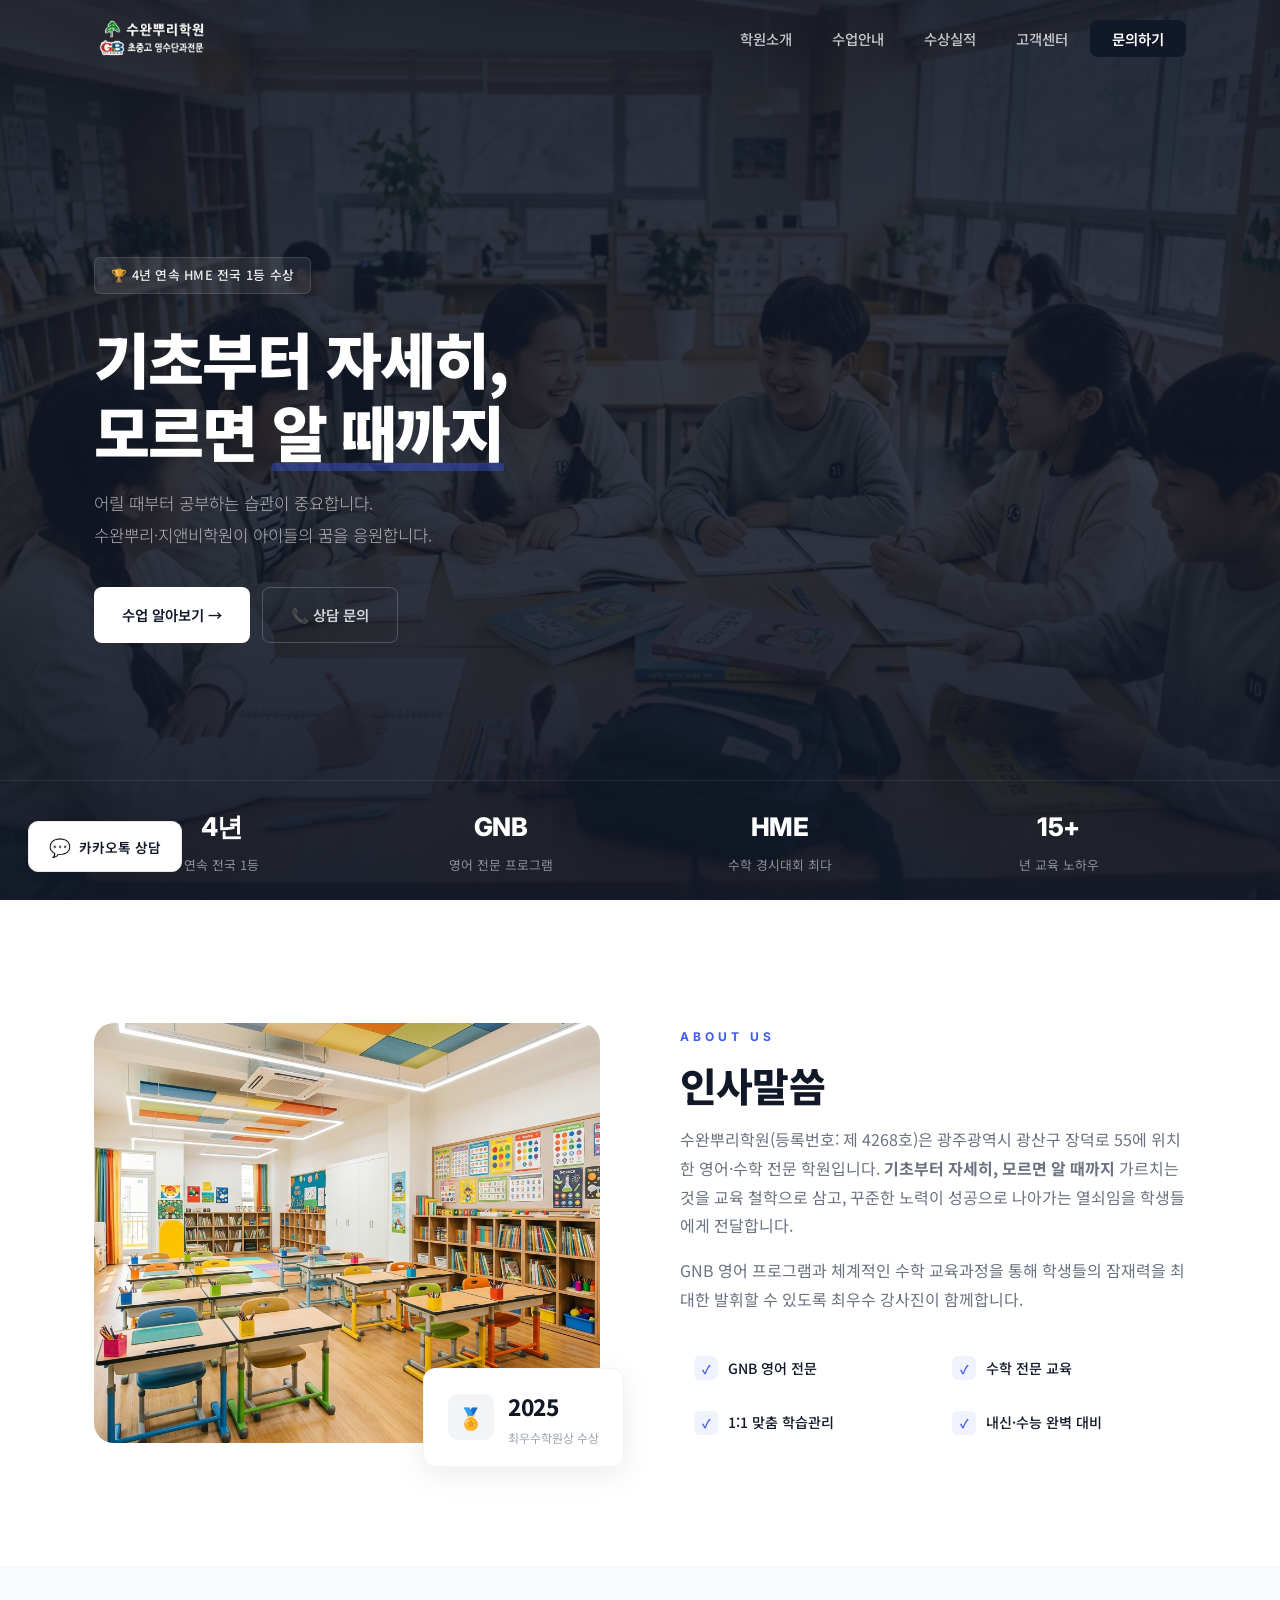
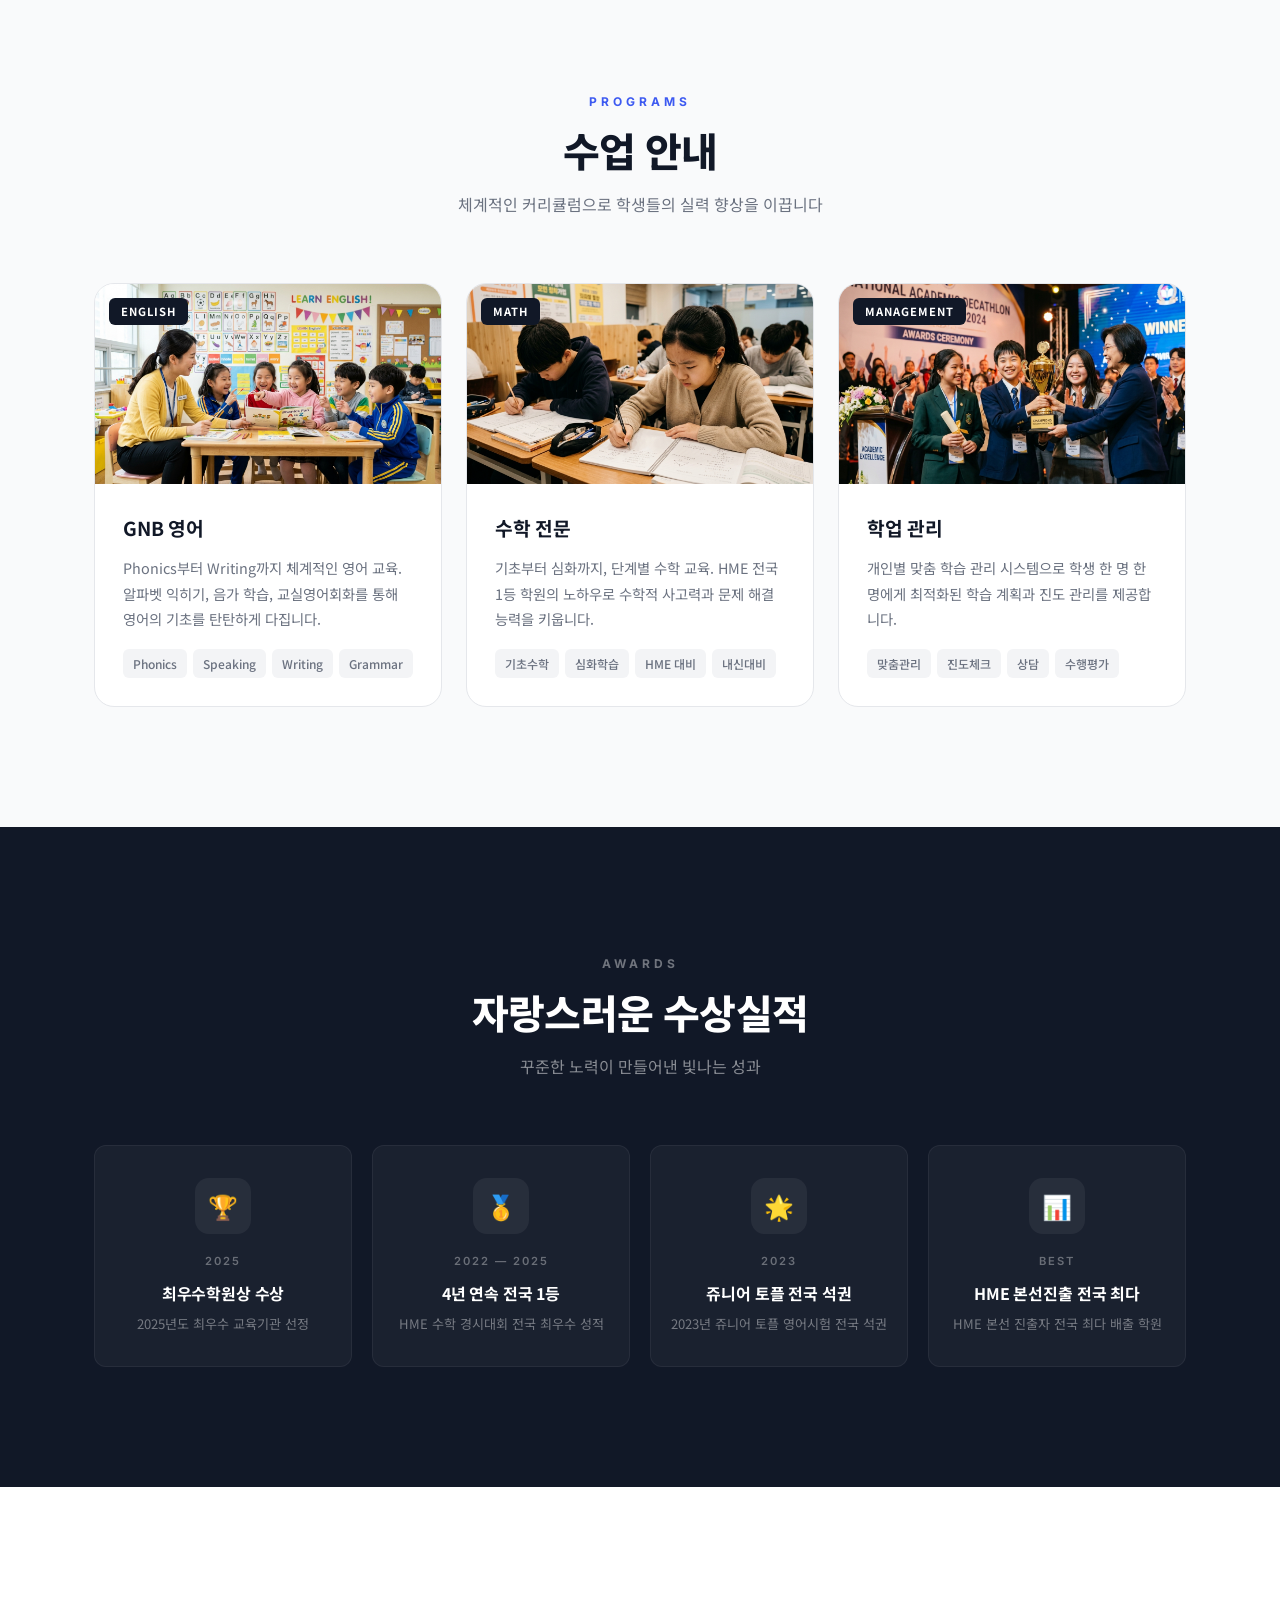
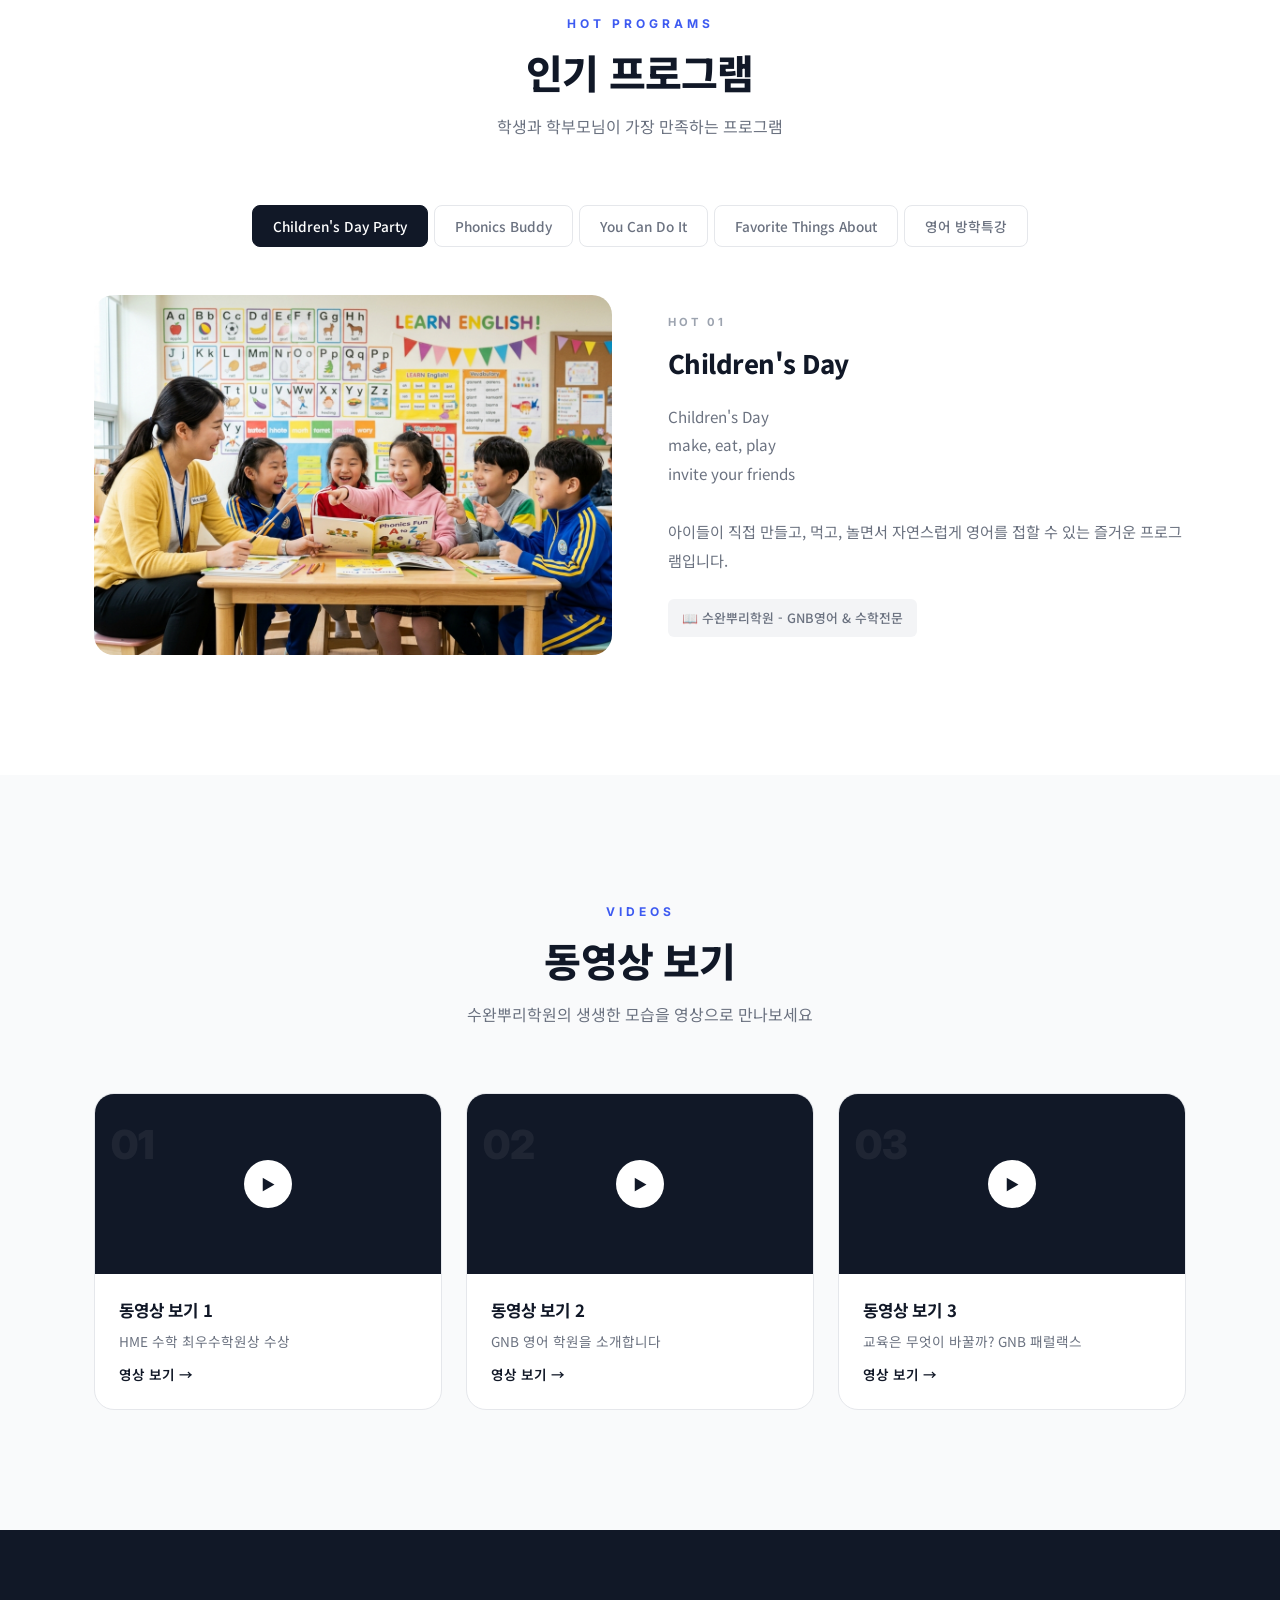
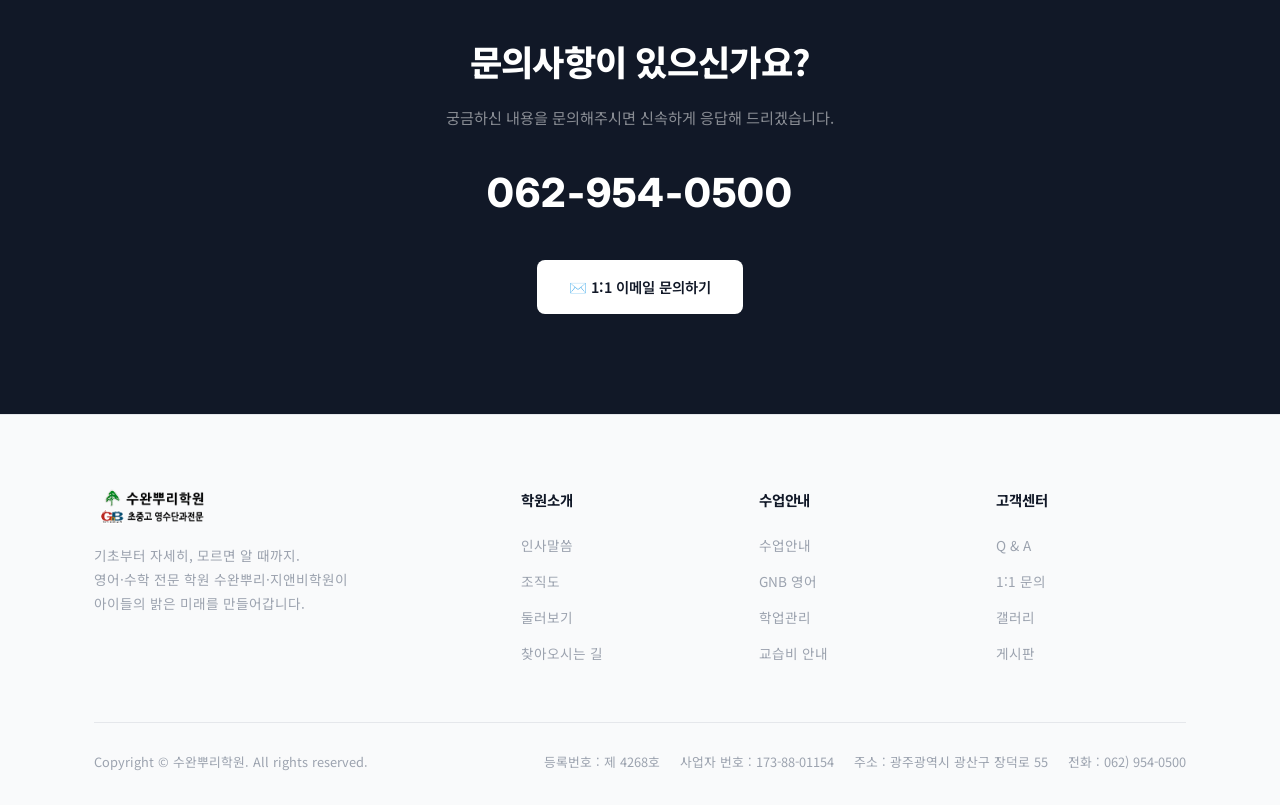
==== index.html @ 160cb2c5 "Initial commit: 수완뿌리학원 웹사이트" ====
<!DOCTYPE html>
<html lang="ko">
<head>
  <meta charset="UTF-8">
  <meta name="viewport" content="width=device-width, initial-scale=1.0">
  <meta name="description" content="수완뿌리·지앤비학원 - 기초부터 자세히, 모르면 알 때까지. 광주광역시 광산구 영어·수학 전문 학원. GNB영어, HME 전국 1등 학원.">
  <meta property="og:title" content="수완뿌리·지앤비학원">
  <meta property="og:description" content="기초부터 자세히, 모르면 알 때까지. 영어·수학 전문 학원">
  <title>수완뿌리·지앤비학원 | 영어·수학 전문</title>
  <link rel="stylesheet" href="index.css">
</head>
<body>

  <!-- Page Loader -->
  <div class="page-loader" id="page-loader">
    <div class="loader-content">
      <div class="loader-logo"><img src="images/logo.png" alt="수완뿌리학원" height="48"></div>
      <div class="loader-bar">
        <div class="loader-bar-fill"></div>
      </div>
    </div>
  </div>

  <!-- Header -->
  <header class="header" id="header">
    <div class="header-inner">
      <a href="#" class="logo">
        <img src="images/logo_w.png" alt="수완뿌리학원" class="logo-img logo-white">
        <img src="images/logo.png" alt="수완뿌리학원" class="logo-img logo-dark">
      </a>
      <nav>
        <ul class="nav-list" id="nav-list">
          <li class="nav-item has-dropdown">
            <a href="pages/greeting.html" class="nav-link">학원소개</a>
            <div class="nav-dropdown">
              <a href="pages/greeting.html">인사말씀</a>
              <a href="pages/organization.html">조직도</a>
              <a href="pages/tour.html">둘러보기</a>
              <a href="pages/location.html">찾아오시는 길</a>
            </div>
          </li>
          <li class="nav-item has-dropdown">
            <a href="pages/classes.html" class="nav-link">수업안내</a>
            <div class="nav-dropdown">
              <a href="pages/classes.html">수업안내</a>
              <a href="pages/gnb-english.html">GNB 영어</a>
              <a href="pages/management.html">학업관리</a>
              <a href="pages/tuition.html">교습비 안내</a>
            </div>
          </li>
          <li class="nav-item"><a href="#awards" class="nav-link">수상실적</a></li>
          <li class="nav-item has-dropdown">
            <a href="pages/qna.html" class="nav-link">고객센터</a>
            <div class="nav-dropdown">
              <a href="pages/qna.html">Q & A</a>
              <a href="pages/inquiry.html">1:1 문의</a>
              <a href="pages/gallery.html">갤러리</a>
              <a href="pages/board.html">게시판</a>
            </div>
          </li>
          <li class="nav-item"><a href="pages/inquiry.html" class="nav-link nav-cta">문의하기</a></li>
        </ul>
      </nav>
      <div class="nav-toggle" id="nav-toggle" aria-label="메뉴 열기">
        <span></span>
        <span></span>
        <span></span>
      </div>
    </div>
  </header>

  <!-- Hero Section -->
  <section class="hero" id="hero">
    <div class="hero-bg">
      <img src="images/hero-students.jpg" alt="수완뿌리학원 학생들">
    </div>
    <div class="hero-overlay"></div>
    <div class="hero-decor hero-circle-1"></div>
    <div class="hero-decor hero-circle-2"></div>

    <div class="hero-content">
      <div class="hero-badge">
        🏆 4년 연속 HME 전국 1등 수상
      </div>
      <h1 class="hero-title">
        기초부터 자세히,<br>
        모르면 <span class="highlight">알 때까지</span>
      </h1>
      <p class="hero-desc">
        어릴 때부터 공부하는 습관이 중요합니다.<br>
        수완뿌리·지앤비학원이 아이들의 꿈을 응원합니다.
      </p>
      <div class="hero-buttons">
        <a href="#programs" class="btn btn-primary">수업 알아보기 →</a>
        <a href="#contact" class="btn btn-outline">📞 상담 문의</a>
      </div>
    </div>

    <div class="hero-stats">
      <div class="hero-stats-inner">
        <div class="stat-item">
          <div class="stat-number" data-count="4">4년</div>
          <div class="stat-label">연속 전국 1등</div>
        </div>
        <div class="stat-item">
          <div class="stat-number">GNB</div>
          <div class="stat-label">영어 전문 프로그램</div>
        </div>
        <div class="stat-item">
          <div class="stat-number">HME</div>
          <div class="stat-label">수학 경시대회 최다</div>
        </div>
        <div class="stat-item">
          <div class="stat-number">15+</div>
          <div class="stat-label">년 교육 노하우</div>
        </div>
      </div>
    </div>
  </section>

  <!-- About Section -->
  <section class="about-section" id="about">
    <div class="container">
      <div class="about-grid">
        <div class="about-image-wrapper animate-on-scroll">
          <div class="about-image">
            <img src="images/classroom.jpg" alt="수완뿌리학원 교실">
          </div>
          <div class="about-floating-card">
            <div class="icon">🏅</div>
            <div>
              <div class="label">2025</div>
              <div class="sublabel">최우수학원상 수상</div>
            </div>
          </div>
        </div>
        <div class="animate-on-scroll">
          <span class="section-label">About Us</span>
          <h2 class="section-title">인사말씀</h2>
          <p class="section-subtitle" style="max-width: 100%;">
            수완뿌리학원(등록번호: 제 4268호)은 광주광역시 광산구 장덕로 55에 위치한
            영어·수학 전문 학원입니다. <strong>기초부터 자세히, 모르면 알 때까지</strong> 가르치는 것을
            교육 철학으로 삼고, 꾸준한 노력이 성공으로 나아가는 열쇠임을 학생들에게 전달합니다.
          </p>
          <p class="section-subtitle" style="max-width: 100%; margin-top: 16px;">
            GNB 영어 프로그램과 체계적인 수학 교육과정을 통해 학생들의 잠재력을 최대한
            발휘할 수 있도록 최우수 강사진이 함께합니다.
          </p>
          <div class="about-features">
            <div class="about-feature">
              <div class="check">✓</div>
              <span>GNB 영어 전문</span>
            </div>
            <div class="about-feature">
              <div class="check">✓</div>
              <span>수학 전문 교육</span>
            </div>
            <div class="about-feature">
              <div class="check">✓</div>
              <span>1:1 맞춤 학습관리</span>
            </div>
            <div class="about-feature">
              <div class="check">✓</div>
              <span>내신·수능 완벽 대비</span>
            </div>
          </div>
        </div>
      </div>
    </div>
  </section>

  <!-- Programs Section -->
  <section class="programs-section" id="programs">
    <div class="container">
      <div class="section-header animate-on-scroll">
        <span class="section-label">Programs</span>
        <h2 class="section-title">수업 안내</h2>
        <p class="section-subtitle">체계적인 커리큘럼으로 학생들의 실력 향상을 이끕니다</p>
      </div>
      <div class="programs-grid">
        <!-- GNB 영어 -->
        <div class="program-card animate-on-scroll">
          <div class="program-card-image">
            <img src="images/english-class.jpg" alt="GNB 영어 수업">
            <span class="badge badge-english">English</span>
          </div>
          <div class="program-card-body">
            <h3 class="program-card-title">GNB 영어</h3>
            <p class="program-card-desc">
              Phonics부터 Writing까지 체계적인 영어 교육.
              알파벳 익히기, 음가 학습, 교실영어회화를 통해 영어의 기초를 탄탄하게 다집니다.
            </p>
            <div class="program-card-features">
              <span class="program-tag">Phonics</span>
              <span class="program-tag">Speaking</span>
              <span class="program-tag">Writing</span>
              <span class="program-tag">Grammar</span>
            </div>
          </div>
        </div>
        <!-- 수학 교육 -->
        <div class="program-card animate-on-scroll">
          <div class="program-card-image">
            <img src="images/math-study.jpg" alt="수학 수업">
            <span class="badge badge-math">Math</span>
          </div>
          <div class="program-card-body">
            <h3 class="program-card-title">수학 전문</h3>
            <p class="program-card-desc">
              기초부터 심화까지, 단계별 수학 교육. HME 전국 1등 학원의 노하우로
              수학적 사고력과 문제 해결 능력을 키웁니다.
            </p>
            <div class="program-card-features">
              <span class="program-tag">기초수학</span>
              <span class="program-tag">심화학습</span>
              <span class="program-tag">HME 대비</span>
              <span class="program-tag">내신대비</span>
            </div>
          </div>
        </div>
        <!-- 학업관리 -->
        <div class="program-card animate-on-scroll">
          <div class="program-card-image">
            <img src="images/awards.jpg" alt="학업 관리">
            <span class="badge badge-special">Management</span>
          </div>
          <div class="program-card-body">
            <h3 class="program-card-title">학업 관리</h3>
            <p class="program-card-desc">
              개인별 맞춤 학습 관리 시스템으로 학생 한 명 한 명에게
              최적화된 학습 계획과 진도 관리를 제공합니다.
            </p>
            <div class="program-card-features">
              <span class="program-tag">맞춤관리</span>
              <span class="program-tag">진도체크</span>
              <span class="program-tag">상담</span>
              <span class="program-tag">수행평가</span>
            </div>
          </div>
        </div>
      </div>
    </div>
  </section>

  <!-- Awards Section -->
  <section class="awards-section" id="awards">
    <div class="container">
      <div class="section-header animate-on-scroll">
        <span class="section-label">Awards</span>
        <h2 class="section-title">자랑스러운 수상실적</h2>
        <p class="section-subtitle">꾸준한 노력이 만들어낸 빛나는 성과</p>
      </div>
      <div class="awards-grid">
        <div class="award-card animate-on-scroll">
          <div class="award-icon">🏆</div>
          <div class="award-year">2025</div>
          <h3 class="award-title">최우수학원상 수상</h3>
          <p class="award-desc">2025년도 최우수 교육기관 선정</p>
        </div>
        <div class="award-card animate-on-scroll">
          <div class="award-icon">🥇</div>
          <div class="award-year">2022 — 2025</div>
          <h3 class="award-title">4년 연속 전국 1등</h3>
          <p class="award-desc">HME 수학 경시대회 전국 최우수 성적</p>
        </div>
        <div class="award-card animate-on-scroll">
          <div class="award-icon">🌟</div>
          <div class="award-year">2023</div>
          <h3 class="award-title">쥬니어 토플 전국 석권</h3>
          <p class="award-desc">2023년 쥬니어 토플 영어시험 전국 석권</p>
        </div>
        <div class="award-card animate-on-scroll">
          <div class="award-icon">📊</div>
          <div class="award-year">BEST</div>
          <h3 class="award-title">HME 본선진출 전국 최다</h3>
          <p class="award-desc">HME 본선 진출자 전국 최다 배출 학원</p>
        </div>
      </div>
    </div>
  </section>

  <!-- Hot Programs (Tab) Section -->
  <section class="hot-section" id="hot">
    <div class="container">
      <div class="section-header animate-on-scroll">
        <span class="section-label">Hot Programs</span>
        <h2 class="section-title">인기 프로그램</h2>
        <p class="section-subtitle">학생과 학부모님이 가장 만족하는 프로그램</p>
      </div>

      <div class="hot-tabs animate-on-scroll">
        <button class="hot-tab active" data-tab="tab1">Children's Day Party</button>
        <button class="hot-tab" data-tab="tab2">Phonics Buddy</button>
        <button class="hot-tab" data-tab="tab3">You Can Do It</button>
        <button class="hot-tab" data-tab="tab4">Favorite Things About</button>
        <button class="hot-tab" data-tab="tab5">영어 방학특강</button>
      </div>

      <!-- Tab 1 -->
      <div class="hot-content active" data-content="tab1">
        <div class="hot-image">
          <img src="images/english-class.jpg" alt="Children's Day Party">
        </div>
        <div>
          <div class="hot-number">Hot 01</div>
          <h3 class="hot-title">Children's Day</h3>
          <p class="hot-desc">
            Children's Day<br>
            make, eat, play<br>
            invite your friends<br><br>
            아이들이 직접 만들고, 먹고, 놀면서 자연스럽게
            영어를 접할 수 있는 즐거운 프로그램입니다.
          </p>
          <span class="hot-tag">📖 수완뿌리학원 - GNB영어 & 수학전문</span>
        </div>
      </div>

      <!-- Tab 2 -->
      <div class="hot-content" data-content="tab2">
        <div class="hot-image">
          <img src="images/english-class.jpg" alt="Phonics Buddy">
        </div>
        <div>
          <div class="hot-number">Hot 02</div>
          <h3 class="hot-title">Phonics Buddy</h3>
          <p class="hot-desc">
            1. 알파벳 익히기<br>
            2. 음가 익히기<br>
            3. 교실영어회화<br><br>
            파닉스의 기초부터 탄탄하게 다지는 프로그램으로
            영어 읽기의 첫 걸음을 시작합니다.
          </p>
          <span class="hot-tag">📖 수완뿌리학원 - GNB영어 & 수학전문</span>
        </div>
      </div>

      <!-- Tab 3 -->
      <div class="hot-content" data-content="tab3">
        <div class="hot-image">
          <img src="images/math-study.jpg" alt="You Can Do It">
        </div>
        <div>
          <div class="hot-number">Hot 03</div>
          <h3 class="hot-title">You Can Do It</h3>
          <p class="hot-desc">
            phonics, writing<br>
            speaking, listening<br>
            grammar<br>
            내신, 수능 완벽 대비<br><br>
            종합적인 영어 실력 향상을 위한 올인원 프로그램입니다.
          </p>
          <span class="hot-tag">📖 수완뿌리학원 - GNB영어 & 수학전문</span>
        </div>
      </div>

      <!-- Tab 4 -->
      <div class="hot-content" data-content="tab4">
        <div class="hot-image">
          <img src="images/hero-students.jpg" alt="Favorite Things About">
        </div>
        <div>
          <div class="hot-number">Hot 04</div>
          <h3 class="hot-title">Favorite Things About</h3>
          <p class="hot-desc">
            Something I would like to learn, movie,<br>
            something I do to stay healthy,<br>
            favorite sport, favorite book,<br>
            favorite food....<br><br>
            일상 주제로 자연스럽게 영어 표현력을 키웁니다.
          </p>
          <span class="hot-tag">📖 수완뿌리학원 - GNB영어 & 수학전문</span>
        </div>
      </div>

      <!-- Tab 5 -->
      <div class="hot-content" data-content="tab5">
        <div class="hot-image">
          <img src="images/classroom.jpg" alt="영어 방학특강">
        </div>
        <div>
          <div class="hot-number">Hot 05</div>
          <h3 class="hot-title">수완뿌리 영어 방학특강</h3>
          <p class="hot-desc">
            중간, 기말고사를 대비한 영작연습<br>
            영어수행평가를 위한 다양한 영작수업<br>
            기초문법 완성 후 Writing 학습<br><br>
            방학 기간 집중적으로 영어 실력을 끌어올립니다.
          </p>
          <span class="hot-tag">📖 수완뿌리학원 - GNB영어 & 수학전문</span>
        </div>
      </div>
    </div>
  </section>

  <!-- Videos Section -->
  <section class="videos-section" id="videos">
    <div class="container">
      <div class="section-header animate-on-scroll">
        <span class="section-label">Videos</span>
        <h2 class="section-title">동영상 보기</h2>
        <p class="section-subtitle">수완뿌리학원의 생생한 모습을 영상으로 만나보세요</p>
      </div>
      <div class="videos-grid">
        <a href="https://youtu.be/Tw35wvrid0U?si=4bsNARvhj4hn2q8E" target="_blank" class="video-card animate-on-scroll">
          <div class="video-thumbnail" style="background: linear-gradient(135deg, #4361ee 0%, #7209b7 100%);">
            <div class="video-number">01</div>
          </div>
          <div class="video-body">
            <h3 class="video-title">동영상 보기 1</h3>
            <p class="video-desc">HME 수학 최우수학원상 수상</p>
            <span class="video-link">영상 보기 →</span>
          </div>
        </a>
        <a href="https://youtu.be/7pYg9u--xSU?si=K8uiRcxDf6nGs6f3" target="_blank" class="video-card animate-on-scroll">
          <div class="video-thumbnail" style="background: linear-gradient(135deg, #f72585 0%, #b5179e 100%);">
            <div class="video-number">02</div>
          </div>
          <div class="video-body">
            <h3 class="video-title">동영상 보기 2</h3>
            <p class="video-desc">GNB 영어 학원을 소개합니다</p>
            <span class="video-link">영상 보기 →</span>
          </div>
        </a>
        <a href="https://youtu.be/QRO2BCa-y6E?si=ANKdlcx0zl1VpcLB" target="_blank" class="video-card animate-on-scroll">
          <div class="video-thumbnail" style="background: linear-gradient(135deg, #06d6a0 0%, #118ab2 100%);">
            <div class="video-number">03</div>
          </div>
          <div class="video-body">
            <h3 class="video-title">동영상 보기 3</h3>
            <p class="video-desc">교육은 무엇이 바꿀까? GNB 패럴랙스</p>
            <span class="video-link">영상 보기 →</span>
          </div>
        </a>
      </div>
    </div>
  </section>

  <!-- Contact CTA Section -->
  <section class="contact-section" id="contact">
    <div class="container contact-content">
      <h2 class="contact-title animate-on-scroll">문의사항이 있으신가요?</h2>
      <p class="contact-desc animate-on-scroll">궁금하신 내용을 문의해주시면 신속하게 응답해 드리겠습니다.</p>
      <div class="contact-phone animate-on-scroll">
        <a href="tel:062-954-0500">062-954-0500</a>
      </div>
      <a href="mailto:soowanppuri@naver.com" class="btn btn-white animate-on-scroll">
        ✉️ 1:1 이메일 문의하기
      </a>
    </div>
  </section>

  <!-- Footer -->
  <footer class="footer">
    <div class="container">
      <div class="footer-grid">
        <div class="footer-brand">
          <a href="#" class="logo">
            <img src="images/logo.png" alt="수완뿌리학원" class="logo-img" height="52">
          </a>
          <p>기초부터 자세히, 모르면 알 때까지.<br>영어·수학 전문 학원 수완뿌리·지앤비학원이<br>아이들의 밝은 미래를 만들어갑니다.</p>

        </div>
        <div class="footer-column">
          <h4>학원소개</h4>
          <ul>
            <li><a href="pages/greeting.html">인사말씀</a></li>
            <li><a href="pages/organization.html">조직도</a></li>
            <li><a href="pages/tour.html">둘러보기</a></li>
            <li><a href="pages/location.html">찾아오시는 길</a></li>
          </ul>
        </div>
        <div class="footer-column">
          <h4>수업안내</h4>
          <ul>
            <li><a href="pages/classes.html">수업안내</a></li>
            <li><a href="pages/gnb-english.html">GNB 영어</a></li>
            <li><a href="pages/management.html">학업관리</a></li>
            <li><a href="pages/tuition.html">교습비 안내</a></li>
          </ul>
        </div>
        <div class="footer-column">
          <h4>고객센터</h4>
          <ul>
            <li><a href="pages/qna.html">Q & A</a></li>
            <li><a href="pages/inquiry.html">1:1 문의</a></li>
            <li><a href="pages/gallery.html">갤러리</a></li>
            <li><a href="pages/board.html">게시판</a></li>
          </ul>
        </div>
      </div>
      <div class="footer-bottom">
        <p>Copyright © 수완뿌리학원. All rights reserved.</p>
        <div class="footer-info">
          <span>등록번호 : 제 4268호</span>
          <span>사업자 번호 : 173-88-01154</span>
          <span>주소 : 광주광역시 광산구 장덕로 55</span>
          <span>전화 : 062) 954-0500</span>
        </div>
      </div>
    </div>
  </footer>

  <!-- Kakao Talk Button -->
  <button class="kakao-float" onclick="alert('카카오톡 상담 준비 중입니다.')">
    <span class="kakao-icon">💬</span>
    카카오톡 상담
  </button>

  <!-- Scroll to Top -->
  <button class="scroll-top" id="scroll-top" aria-label="맨 위로">↑</button>

  <!-- JavaScript -->
  <script src="index.js"></script>
</body>
</html>
---- index.css ----
/* ============================================
   수완뿌리학원 - Clean White Tone Design
   ============================================ */

/* === Google Fonts === */
@import url('https://fonts.googleapis.com/css2?family=Noto+Sans+KR:wght@300;400;500;600;700;900&family=Inter:wght@300;400;500;600;700;800&display=swap');

/* === CSS Custom Properties === */
:root {
  /* Primary - Single clean blue-black accent */
  --primary: #1a1a2e;
  --primary-soft: #2d2d44;

  /* Accent - One subtle accent only */
  --accent: #3d5af1;
  --accent-light: rgba(61, 90, 241, 0.08);
  --accent-lighter: rgba(61, 90, 241, 0.04);

  /* Neutrals - White dominant */
  --white: #ffffff;
  --bg: #ffffff;
  --bg-soft: #f9fafb;
  --bg-muted: #f3f4f6;

  --text-primary: #111827;
  --text-secondary: #6b7280;
  --text-muted: #9ca3af;
  --text-light: #d1d5db;

  --border: #e5e7eb;
  --border-light: #f3f4f6;

  /* Shadows - Subtle */
  --shadow-xs: 0 1px 2px rgba(0, 0, 0, 0.04);
  --shadow-sm: 0 1px 3px rgba(0, 0, 0, 0.06);
  --shadow-md: 0 4px 12px rgba(0, 0, 0, 0.06);
  --shadow-lg: 0 8px 30px rgba(0, 0, 0, 0.08);
  --shadow-xl: 0 20px 50px rgba(0, 0, 0, 0.1);

  /* Layout */
  --max-w: 1140px;
  --section-py: 120px;
  --radius: 12px;
  --radius-lg: 20px;

  /* Transitions */
  --ease: cubic-bezier(0.4, 0, 0.2, 1);
  --duration: 0.3s;
}

/* === Reset === */
*, *::before, *::after {
  margin: 0;
  padding: 0;
  box-sizing: border-box;
}

html {
  scroll-behavior: smooth;
  scroll-padding-top: 80px;
}

body {
  font-family: 'Noto Sans KR', -apple-system, BlinkMacSystemFont, sans-serif;
  color: var(--text-primary);
  background: var(--bg);
  line-height: 1.75;
  -webkit-font-smoothing: antialiased;
  overflow-x: hidden;
}

img { max-width: 100%; height: auto; display: block; }
a { text-decoration: none; color: inherit; transition: var(--duration) var(--ease); }
ul, ol { list-style: none; }

.container {
  max-width: var(--max-w);
  margin: 0 auto;
  padding: 0 24px;
}

/* === Typography === */
.section-label {
  font-family: 'Inter', sans-serif;
  font-size: 0.75rem;
  font-weight: 700;
  letter-spacing: 4px;
  text-transform: uppercase;
  color: var(--accent);
  margin-bottom: 12px;
  display: inline-block;
}

.section-title {
  font-size: clamp(1.75rem, 3.5vw, 2.5rem);
  font-weight: 800;
  color: var(--text-primary);
  margin-bottom: 14px;
  line-height: 1.3;
  letter-spacing: -0.02em;
}

.section-subtitle {
  font-size: 1rem;
  color: var(--text-secondary);
  max-width: 520px;
  line-height: 1.8;
  font-weight: 400;
}

.section-header {
  text-align: center;
  margin-bottom: 64px;
}

.section-header .section-subtitle {
  margin: 0 auto;
}

/* === Animations === */
@keyframes fadeInUp {
  from { opacity: 0; transform: translateY(30px); }
  to { opacity: 1; transform: translateY(0); }
}

@keyframes loading {
  0% { width: 0; }
  100% { width: 100%; }
}

.animate-on-scroll {
  opacity: 0;
  transform: translateY(24px);
  transition: opacity 0.7s var(--ease), transform 0.7s var(--ease);
}

.animate-on-scroll.visible {
  opacity: 1;
  transform: translateY(0);
}

/* === Page Loader === */
.page-loader {
  position: fixed;
  inset: 0;
  background: var(--white);
  z-index: 9999;
  display: flex;
  align-items: center;
  justify-content: center;
  transition: opacity 0.4s ease, visibility 0.4s ease;
}

.page-loader.hidden {
  opacity: 0;
  visibility: hidden;
}

.loader-content { text-align: center; }

.loader-logo {
  margin-bottom: 20px;
  display: flex;
  justify-content: center;
}

.loader-logo img {
  height: 48px;
  width: auto;
}

.loader-bar {
  width: 160px;
  height: 2px;
  background: var(--border);
  border-radius: 10px;
  overflow: hidden;
}

.loader-bar-fill {
  height: 100%;
  width: 0;
  background: var(--text-primary);
  border-radius: 10px;
  animation: loading 1.2s ease forwards;
}

/* === Header === */
.header {
  position: fixed;
  top: 0;
  left: 0;
  right: 0;
  z-index: 1000;
  padding: 18px 0;
  transition: all 0.4s var(--ease);
  background: transparent;
}

.header.scrolled {
  background: rgba(255, 255, 255, 0.95);
  backdrop-filter: blur(16px);
  -webkit-backdrop-filter: blur(16px);
  border-bottom: 1px solid var(--border-light);
  padding: 12px 0;
}

.header-inner {
  max-width: var(--max-w);
  margin: 0 auto;
  padding: 0 24px;
  display: flex;
  align-items: center;
  justify-content: space-between;
}

.logo {
  display: flex;
  align-items: center;
  z-index: 1001;
}

.logo-img {
  height: 40px;
  width: auto;
  object-fit: contain;
  transition: opacity 0.4s var(--ease);
}

/* White logo for dark backgrounds */
.logo-white {
  display: block;
}

.logo-dark {
  display: none;
}

/* When header is scrolled (white bg), show dark logo, hide white */
.header.scrolled .logo-white {
  display: none;
}

.header.scrolled .logo-dark {
  display: block;
}
.nav-list {
  display: flex;
  gap: 4px;
}

.nav-link {
  padding: 8px 18px;
  font-size: 0.9rem;
  font-weight: 500;
  color: rgba(255, 255, 255, 0.75);
  border-radius: 8px;
  transition: var(--duration) var(--ease);
}

.header.scrolled .nav-link {
  color: var(--text-secondary);
}

.nav-link:hover,
.nav-link.active {
  color: white;
}

.header.scrolled .nav-link:hover,
.header.scrolled .nav-link.active {
  color: var(--text-primary);
  background: var(--bg-muted);
}

.nav-cta {
  padding: 8px 22px;
  background: var(--text-primary) !important;
  color: white !important;
  border-radius: 8px;
  font-weight: 600;
}

.header.scrolled .nav-cta {
  background: var(--text-primary) !important;
  color: white !important;
}

.nav-cta:hover {
  opacity: 0.85;
  transform: translateY(-1px);
}

/* === Dropdown Menu === */
.nav-item {
  position: relative;
}

.nav-dropdown {
  position: absolute;
  top: 100%;
  left: 50%;
  transform: translateX(-50%) translateY(8px);
  min-width: 160px;
  background: var(--white);
  border: 1px solid var(--border);
  border-radius: 10px;
  padding: 8px 0;
  box-shadow: var(--shadow-lg);
  opacity: 0;
  visibility: hidden;
  transition: opacity 0.2s var(--ease), transform 0.2s var(--ease), visibility 0.2s;
  z-index: 100;
}

.nav-dropdown::before {
  content: '';
  position: absolute;
  top: -8px;
  left: 0;
  right: 0;
  height: 8px;
}

.nav-item.has-dropdown:hover .nav-dropdown {
  opacity: 1;
  visibility: visible;
  transform: translateX(-50%) translateY(0);
}

.nav-dropdown a {
  display: block;
  padding: 9px 20px;
  font-size: 0.85rem;
  font-weight: 500;
  color: var(--text-secondary);
  transition: var(--duration) var(--ease);
  white-space: nowrap;
}

.nav-dropdown a:hover {
  color: var(--text-primary);
  background: var(--bg-soft);
}

/* Mobile Toggle */
.nav-toggle {
  display: none;
  flex-direction: column;
  gap: 5px;
  cursor: pointer;
  z-index: 1001;
  padding: 8px;
}

.nav-toggle span {
  width: 22px;
  height: 1.5px;
  background: white;
  border-radius: 2px;
  transition: var(--duration) var(--ease);
}

.header.scrolled .nav-toggle span {
  background: var(--text-primary);
}

/* === Hero === */
.hero {
  position: relative;
  min-height: 100vh;
  display: flex;
  align-items: center;
  overflow: hidden;
  background: var(--text-primary);
}

.hero-bg {
  position: absolute;
  inset: 0;
  z-index: 0;
}

.hero-bg img {
  width: 100%;
  height: 100%;
  object-fit: cover;
  opacity: 0.3;
  filter: grayscale(20%);
}

.hero-overlay {
  position: absolute;
  inset: 0;
  background: linear-gradient(
    180deg,
    rgba(17, 24, 39, 0.7) 0%,
    rgba(17, 24, 39, 0.5) 50%,
    rgba(17, 24, 39, 0.8) 100%
  );
  z-index: 1;
}

.hero-content {
  position: relative;
  z-index: 2;
  max-width: var(--max-w);
  margin: 0 auto;
  padding: 0 24px;
  width: 100%;
}

.hero-badge {
  display: inline-flex;
  align-items: center;
  gap: 8px;
  padding: 6px 16px;
  background: rgba(255, 255, 255, 0.08);
  border: 1px solid rgba(255, 255, 255, 0.12);
  border-radius: 6px;
  color: rgba(255, 255, 255, 0.9);
  font-size: 0.8rem;
  font-weight: 500;
  margin-bottom: 28px;
  animation: fadeInUp 0.7s ease forwards;
  letter-spacing: 0.02em;
}

.hero-title {
  font-size: clamp(2.2rem, 5vw, 3.8rem);
  font-weight: 900;
  color: white;
  line-height: 1.2;
  margin-bottom: 20px;
  max-width: 700px;
  animation: fadeInUp 0.7s ease 0.15s forwards;
  opacity: 0;
  letter-spacing: -0.03em;
}

.hero-title .highlight {
  position: relative;
  display: inline;
}

.hero-title .highlight::after {
  content: '';
  position: absolute;
  left: 0;
  bottom: 4px;
  width: 100%;
  height: 8px;
  background: var(--accent);
  opacity: 0.4;
  z-index: -1;
  border-radius: 2px;
}

.hero-desc {
  font-size: 1.05rem;
  color: rgba(255, 255, 255, 0.65);
  line-height: 1.9;
  max-width: 480px;
  margin-bottom: 36px;
  animation: fadeInUp 0.7s ease 0.3s forwards;
  opacity: 0;
  font-weight: 300;
}

.hero-buttons {
  display: flex;
  gap: 12px;
  flex-wrap: wrap;
  animation: fadeInUp 0.7s ease 0.45s forwards;
  opacity: 0;
}

.btn {
  display: inline-flex;
  align-items: center;
  gap: 8px;
  padding: 14px 28px;
  font-size: 0.9rem;
  font-weight: 600;
  border-radius: 8px;
  cursor: pointer;
  border: none;
  transition: all var(--duration) var(--ease);
  font-family: inherit;
  letter-spacing: 0;
}

.btn-primary {
  background: var(--white);
  color: var(--text-primary);
}

.btn-primary:hover {
  transform: translateY(-2px);
  box-shadow: var(--shadow-lg);
}

.btn-outline {
  background: transparent;
  color: rgba(255, 255, 255, 0.8);
  border: 1px solid rgba(255, 255, 255, 0.2);
}

.btn-outline:hover {
  background: rgba(255, 255, 255, 0.06);
  border-color: rgba(255, 255, 255, 0.35);
  color: white;
}

/* Hero Decorative */
.hero-decor { display: none; }

/* Hero Stats */
.hero-stats {
  position: absolute;
  bottom: 0;
  left: 0;
  right: 0;
  z-index: 3;
  border-top: 1px solid rgba(255, 255, 255, 0.08);
}

.hero-stats-inner {
  max-width: var(--max-w);
  margin: 0 auto;
  padding: 24px;
  display: grid;
  grid-template-columns: repeat(4, 1fr);
  gap: 24px;
}

.stat-item {
  text-align: center;
  color: white;
}

.stat-number {
  font-family: 'Inter', sans-serif;
  font-size: 1.6rem;
  font-weight: 800;
  margin-bottom: 4px;
  color: white;
  letter-spacing: -0.02em;
  -webkit-background-clip: unset;
  -webkit-text-fill-color: unset;
  background: none;
}

.stat-label {
  font-size: 0.8rem;
  color: rgba(255, 255, 255, 0.5);
  font-weight: 400;
}

/* === About Section === */
.about-section {
  padding: var(--section-py) 0;
  background: var(--bg);
  position: relative;
}

.about-section::before { display: none; }

.about-grid {
  display: grid;
  grid-template-columns: 1fr 1fr;
  gap: 80px;
  align-items: center;
}

.about-image-wrapper { position: relative; }

.about-image {
  border-radius: var(--radius-lg);
  overflow: hidden;
}

.about-image img {
  width: 100%;
  height: 420px;
  object-fit: cover;
  transition: transform 0.6s var(--ease);
}

.about-image:hover img {
  transform: scale(1.03);
}

.about-floating-card {
  position: absolute;
  bottom: -24px;
  right: -24px;
  background: var(--white);
  border-radius: var(--radius);
  padding: 18px 24px;
  box-shadow: var(--shadow-lg);
  display: flex;
  align-items: center;
  gap: 14px;
  border: 1px solid var(--border-light);
}

.about-floating-card .icon {
  width: 46px;
  height: 46px;
  border-radius: 10px;
  background: var(--bg-muted);
  display: flex;
  align-items: center;
  justify-content: center;
  font-size: 1.3rem;
}

.about-floating-card .label {
  font-weight: 800;
  font-size: 1.4rem;
  color: var(--text-primary);
  letter-spacing: -0.02em;
}

.about-floating-card .sublabel {
  font-size: 0.75rem;
  color: var(--text-muted);
}

.about-features {
  display: grid;
  grid-template-columns: 1fr 1fr;
  gap: 10px;
  margin-top: 32px;
}

.about-feature {
  display: flex;
  align-items: center;
  gap: 10px;
  padding: 10px 14px;
  border-radius: 8px;
  transition: var(--duration) var(--ease);
}

.about-feature:hover {
  background: var(--bg-soft);
}

.about-feature .check {
  width: 24px;
  height: 24px;
  border-radius: 6px;
  background: var(--accent-light);
  display: flex;
  align-items: center;
  justify-content: center;
  color: var(--accent);
  font-size: 0.75rem;
  flex-shrink: 0;
  font-weight: 700;
}

.about-feature span {
  font-size: 0.88rem;
  font-weight: 500;
  color: var(--text-primary);
}

/* === Programs Section === */
.programs-section {
  padding: var(--section-py) 0;
  background: var(--bg-soft);
}

.programs-grid {
  display: grid;
  grid-template-columns: repeat(3, 1fr);
  gap: 24px;
}

.program-card {
  border-radius: var(--radius-lg);
  overflow: hidden;
  background: var(--white);
  transition: all 0.4s var(--ease);
  border: 1px solid var(--border);
}

.program-card:hover {
  transform: translateY(-4px);
  box-shadow: var(--shadow-lg);
  border-color: transparent;
}

.program-card-image {
  position: relative;
  height: 200px;
  overflow: hidden;
}

.program-card-image img {
  width: 100%;
  height: 100%;
  object-fit: cover;
  transition: transform 0.5s var(--ease);
}

.program-card:hover .program-card-image img {
  transform: scale(1.05);
}

.program-card-image .badge {
  position: absolute;
  top: 14px;
  left: 14px;
  padding: 4px 12px;
  border-radius: 6px;
  font-size: 0.7rem;
  font-weight: 700;
  color: white;
  text-transform: uppercase;
  letter-spacing: 1px;
}

.badge-english { background: var(--text-primary); }
.badge-math { background: var(--text-primary); }
.badge-special { background: var(--text-primary); }

.program-card-body { padding: 28px; }

.program-card-title {
  font-size: 1.2rem;
  font-weight: 700;
  margin-bottom: 10px;
  color: var(--text-primary);
  letter-spacing: -0.01em;
}

.program-card-desc {
  font-size: 0.9rem;
  color: var(--text-secondary);
  line-height: 1.75;
  margin-bottom: 18px;
}

.program-card-features {
  display: flex;
  flex-wrap: wrap;
  gap: 6px;
}

.program-tag {
  padding: 4px 10px;
  background: var(--bg-muted);
  border-radius: 6px;
  font-size: 0.75rem;
  font-weight: 500;
  color: var(--text-secondary);
}

/* === Awards Section === */
.awards-section {
  padding: var(--section-py) 0;
  background: var(--text-primary);
  position: relative;
  overflow: hidden;
}

.awards-section::before { display: none; }

.awards-section .section-label { color: rgba(255,255,255,0.4); }
.awards-section .section-title { color: white; }
.awards-section .section-subtitle { color: rgba(255,255,255,0.5); }

.awards-grid {
  display: grid;
  grid-template-columns: repeat(4, 1fr);
  gap: 20px;
}

.award-card {
  background: rgba(255, 255, 255, 0.04);
  border: 1px solid rgba(255, 255, 255, 0.06);
  border-radius: var(--radius);
  padding: 32px 20px;
  text-align: center;
  transition: all 0.4s var(--ease);
}

.award-card:hover {
  background: rgba(255, 255, 255, 0.08);
  transform: translateY(-3px);
}

.award-icon {
  width: 56px;
  height: 56px;
  border-radius: 14px;
  background: rgba(255, 255, 255, 0.06);
  display: flex;
  align-items: center;
  justify-content: center;
  font-size: 1.5rem;
  margin: 0 auto 18px;
}

/* Remove individual colored backgrounds */
.award-card:nth-child(1) .award-icon,
.award-card:nth-child(2) .award-icon,
.award-card:nth-child(3) .award-icon,
.award-card:nth-child(4) .award-icon {
  background: rgba(255, 255, 255, 0.06);
}

.award-year {
  font-family: 'Inter', sans-serif;
  font-size: 0.7rem;
  font-weight: 600;
  color: rgba(255,255,255,0.35);
  letter-spacing: 2px;
  margin-bottom: 8px;
}

.award-title {
  font-size: 1rem;
  font-weight: 700;
  color: white;
  margin-bottom: 6px;
  letter-spacing: -0.01em;
}

.award-desc {
  font-size: 0.82rem;
  color: rgba(255,255,255,0.4);
  line-height: 1.6;
}

/* === Hot Programs (Tabs) === */
.hot-section {
  padding: var(--section-py) 0;
  background: var(--bg);
}

.hot-tabs {
  display: flex;
  gap: 6px;
  flex-wrap: wrap;
  justify-content: center;
  margin-bottom: 48px;
}

.hot-tab {
  padding: 10px 20px;
  border-radius: 8px;
  font-size: 0.85rem;
  font-weight: 500;
  cursor: pointer;
  border: 1px solid var(--border);
  background: var(--white);
  color: var(--text-secondary);
  transition: var(--duration) var(--ease);
  font-family: inherit;
}

.hot-tab:hover {
  border-color: var(--text-primary);
  color: var(--text-primary);
}

.hot-tab.active {
  background: var(--text-primary);
  border-color: var(--text-primary);
  color: white;
}

.hot-content {
  display: none;
  animation: fadeInUp 0.4s var(--ease);
}

.hot-content.active {
  display: grid;
  grid-template-columns: 1fr 1fr;
  gap: 56px;
  align-items: center;
}

.hot-image {
  border-radius: var(--radius-lg);
  overflow: hidden;
}

.hot-image img {
  width: 100%;
  height: 360px;
  object-fit: cover;
}

.hot-number {
  font-family: 'Inter', sans-serif;
  font-size: 0.7rem;
  font-weight: 700;
  color: var(--text-muted);
  letter-spacing: 3px;
  text-transform: uppercase;
  margin-bottom: 8px;
}

.hot-title {
  font-size: 1.6rem;
  font-weight: 800;
  margin-bottom: 16px;
  color: var(--text-primary);
  letter-spacing: -0.02em;
}

.hot-desc {
  font-size: 0.95rem;
  color: var(--text-secondary);
  line-height: 1.9;
  margin-bottom: 24px;
}

.hot-tag {
  display: inline-flex;
  align-items: center;
  gap: 6px;
  padding: 8px 14px;
  background: var(--bg-muted);
  color: var(--text-secondary);
  border-radius: 6px;
  font-size: 0.8rem;
  font-weight: 500;
}

/* === Videos Section === */
.videos-section {
  padding: var(--section-py) 0;
  background: var(--bg-soft);
}

.videos-grid {
  display: grid;
  grid-template-columns: repeat(3, 1fr);
  gap: 24px;
}

.video-card {
  border-radius: var(--radius-lg);
  overflow: hidden;
  background: var(--white);
  transition: all 0.4s var(--ease);
  border: 1px solid var(--border);
}

.video-card:hover {
  transform: translateY(-4px);
  box-shadow: var(--shadow-lg);
  border-color: transparent;
}

.video-thumbnail {
  position: relative;
  height: 180px;
  display: flex;
  align-items: center;
  justify-content: center;
  overflow: hidden;
  /* override inline styles in HTML */
  background: var(--text-primary) !important;
}

.video-thumbnail::after {
  content: '▶';
  width: 48px;
  height: 48px;
  border-radius: 50%;
  background: var(--white);
  display: flex;
  align-items: center;
  justify-content: center;
  font-size: 0.9rem;
  color: var(--text-primary);
  transition: var(--duration) var(--ease);
}

.video-card:hover .video-thumbnail::after {
  transform: scale(1.08);
}

.video-number {
  position: absolute;
  top: 16px;
  left: 16px;
  font-family: 'Inter', sans-serif;
  font-size: 2.5rem;
  font-weight: 900;
  color: rgba(255,255,255,0.06);
}

.video-body { padding: 22px 24px; }

.video-title {
  font-size: 1.05rem;
  font-weight: 700;
  margin-bottom: 6px;
  letter-spacing: -0.01em;
}

.video-desc {
  font-size: 0.85rem;
  color: var(--text-secondary);
  line-height: 1.6;
}

.video-link {
  display: inline-flex;
  align-items: center;
  gap: 6px;
  margin-top: 10px;
  color: var(--text-primary);
  font-weight: 600;
  font-size: 0.85rem;
}

.video-link:hover { gap: 10px; }

/* === Contact CTA === */
.contact-section {
  padding: 100px 0;
  background: var(--text-primary);
  text-align: center;
  position: relative;
}

.contact-section::before { display: none; }

.contact-content { position: relative; z-index: 1; }

.contact-title {
  font-size: clamp(1.6rem, 3vw, 2.2rem);
  font-weight: 800;
  color: white;
  margin-bottom: 12px;
  letter-spacing: -0.02em;
}

.contact-desc {
  font-size: 0.95rem;
  color: rgba(255,255,255,0.5);
  margin-bottom: 28px;
  max-width: 420px;
  margin-left: auto;
  margin-right: auto;
}

.contact-phone {
  font-family: 'Inter', sans-serif;
  font-size: clamp(1.8rem, 3.5vw, 2.5rem);
  font-weight: 800;
  color: white;
  margin-bottom: 32px;
  letter-spacing: 1px;
}

.contact-phone a { color: white; }
.contact-phone a:hover { opacity: 0.8; }

.btn-white {
  background: var(--white);
  color: var(--text-primary);
  padding: 14px 32px;
  font-weight: 600;
}

.btn-white:hover {
  transform: translateY(-2px);
  box-shadow: var(--shadow-lg);
}

/* === Footer === */
.footer {
  background: var(--bg-soft);
  color: var(--text-secondary);
  padding: 72px 0 32px;
  border-top: 1px solid var(--border);
}

.footer-grid {
  display: grid;
  grid-template-columns: 2fr 1fr 1fr 1fr;
  gap: 48px;
  margin-bottom: 48px;
}

.footer-brand .logo { margin-bottom: 16px; }

.footer-brand p {
  font-size: 0.85rem;
  line-height: 1.8;
  margin-bottom: 20px;
  color: var(--text-muted);
}

.footer-social {
  display: flex;
  gap: 8px;
}

.footer-social a {
  width: 38px;
  height: 38px;
  border-radius: 8px;
  background: var(--bg-muted);
  display: flex;
  align-items: center;
  justify-content: center;
  font-size: 1rem;
  transition: var(--duration) var(--ease);
  border: 1px solid var(--border);
}

.footer-social a:hover {
  background: var(--text-primary);
  border-color: var(--text-primary);
  transform: translateY(-2px);
}

.footer-column h4 {
  color: var(--text-primary);
  font-size: 0.9rem;
  font-weight: 700;
  margin-bottom: 18px;
  letter-spacing: -0.01em;
}

.footer-column li { margin-bottom: 8px; }

.footer-column a {
  font-size: 0.85rem;
  color: var(--text-muted);
  transition: var(--duration) var(--ease);
}

.footer-column a:hover {
  color: var(--text-primary);
}

.footer-bottom {
  border-top: 1px solid var(--border);
  padding-top: 28px;
  display: flex;
  justify-content: space-between;
  align-items: center;
  flex-wrap: wrap;
  gap: 16px;
}

.footer-bottom p {
  font-size: 0.8rem;
  color: var(--text-muted);
}

.footer-info {
  display: flex;
  gap: 20px;
  flex-wrap: wrap;
}

.footer-info span {
  font-size: 0.8rem;
  color: var(--text-muted);
}

/* === Scroll to Top === */
.scroll-top {
  position: fixed;
  bottom: 28px;
  right: 28px;
  width: 44px;
  height: 44px;
  border-radius: 10px;
  background: var(--text-primary);
  color: white;
  display: flex;
  align-items: center;
  justify-content: center;
  font-size: 1rem;
  cursor: pointer;
  border: none;
  z-index: 999;
  opacity: 0;
  visibility: hidden;
  transform: translateY(10px);
  transition: all var(--duration) var(--ease);
}

.scroll-top.visible {
  opacity: 1;
  visibility: visible;
  transform: translateY(0);
}

.scroll-top:hover {
  transform: translateY(-2px);
  box-shadow: var(--shadow-md);
}

/* === Kakao Float === */
.kakao-float {
  position: fixed;
  bottom: 28px;
  left: 28px;
  z-index: 998;
  display: flex;
  align-items: center;
  gap: 8px;
  padding: 12px 20px;
  background: var(--white);
  border: 1px solid var(--border);
  border-radius: 10px;
  box-shadow: var(--shadow-md);
  font-weight: 600;
  font-size: 0.85rem;
  color: var(--text-primary);
  transition: all var(--duration) var(--ease);
  cursor: pointer;
  font-family: inherit;
}

.kakao-float:hover {
  transform: translateY(-2px);
  box-shadow: var(--shadow-lg);
}

.kakao-float .kakao-icon { font-size: 1.1rem; }

/* === Responsive === */
@media (max-width: 1024px) {
  .about-grid { gap: 48px; }
  .programs-grid { grid-template-columns: repeat(2, 1fr); }
  .awards-grid { grid-template-columns: repeat(2, 1fr); }
  .footer-grid { grid-template-columns: 1fr 1fr; }
}

@media (max-width: 768px) {
  :root { --section-py: 80px; }

  .nav-list {
    position: fixed;
    top: 0; left: 0; right: 0; bottom: 0;
    background: rgba(255, 255, 255, 0.98);
    backdrop-filter: blur(20px);
    flex-direction: column;
    align-items: center;
    justify-content: center;
    gap: 8px;
    opacity: 0;
    visibility: hidden;
    transition: 0.4s var(--ease);
    z-index: 1000;
    overflow-y: auto;
    padding: 80px 24px;
  }

  .nav-list.open {
    opacity: 1;
    visibility: visible;
  }

  .nav-item {
    width: 100%;
    max-width: 280px;
    text-align: center;
  }

  .nav-link {
    font-size: 1.05rem;
    color: var(--text-primary) !important;
    display: block;
    padding: 10px 18px;
  }

  .nav-dropdown {
    position: static;
    transform: none;
    opacity: 1;
    visibility: visible;
    box-shadow: none;
    border: none;
    border-radius: 0;
    padding: 0 0 8px;
    min-width: 0;
    background: transparent;
  }

  .nav-dropdown a {
    font-size: 0.88rem;
    color: var(--text-muted);
    padding: 6px 18px;
  }

  .nav-dropdown a:hover {
    color: var(--text-primary);
    background: transparent;
  }

  .nav-toggle { display: flex; }

  .hero-stats-inner {
    grid-template-columns: repeat(2, 1fr);
    gap: 16px;
  }

  .about-grid { grid-template-columns: 1fr; gap: 32px; }
  .about-floating-card { right: 16px; bottom: -16px; }
  .about-features { grid-template-columns: 1fr; }
  .programs-grid { grid-template-columns: 1fr; }
  .awards-grid { grid-template-columns: 1fr 1fr; }
  .hot-content.active { grid-template-columns: 1fr; gap: 28px; }
  .videos-grid { grid-template-columns: 1fr; }
  .footer-grid { grid-template-columns: 1fr; gap: 28px; }
  .footer-bottom { flex-direction: column; text-align: center; }
}

@media (max-width: 480px) {
  .hero-buttons { flex-direction: column; }
  .hero-buttons .btn { width: 100%; justify-content: center; }
  .hot-tabs { gap: 4px; }
  .hot-tab { padding: 8px 12px; font-size: 0.78rem; }
  .awards-grid { grid-template-columns: 1fr; }
  .stat-number { font-size: 1.3rem; }
  .footer-info { flex-direction: column; gap: 6px; }
}
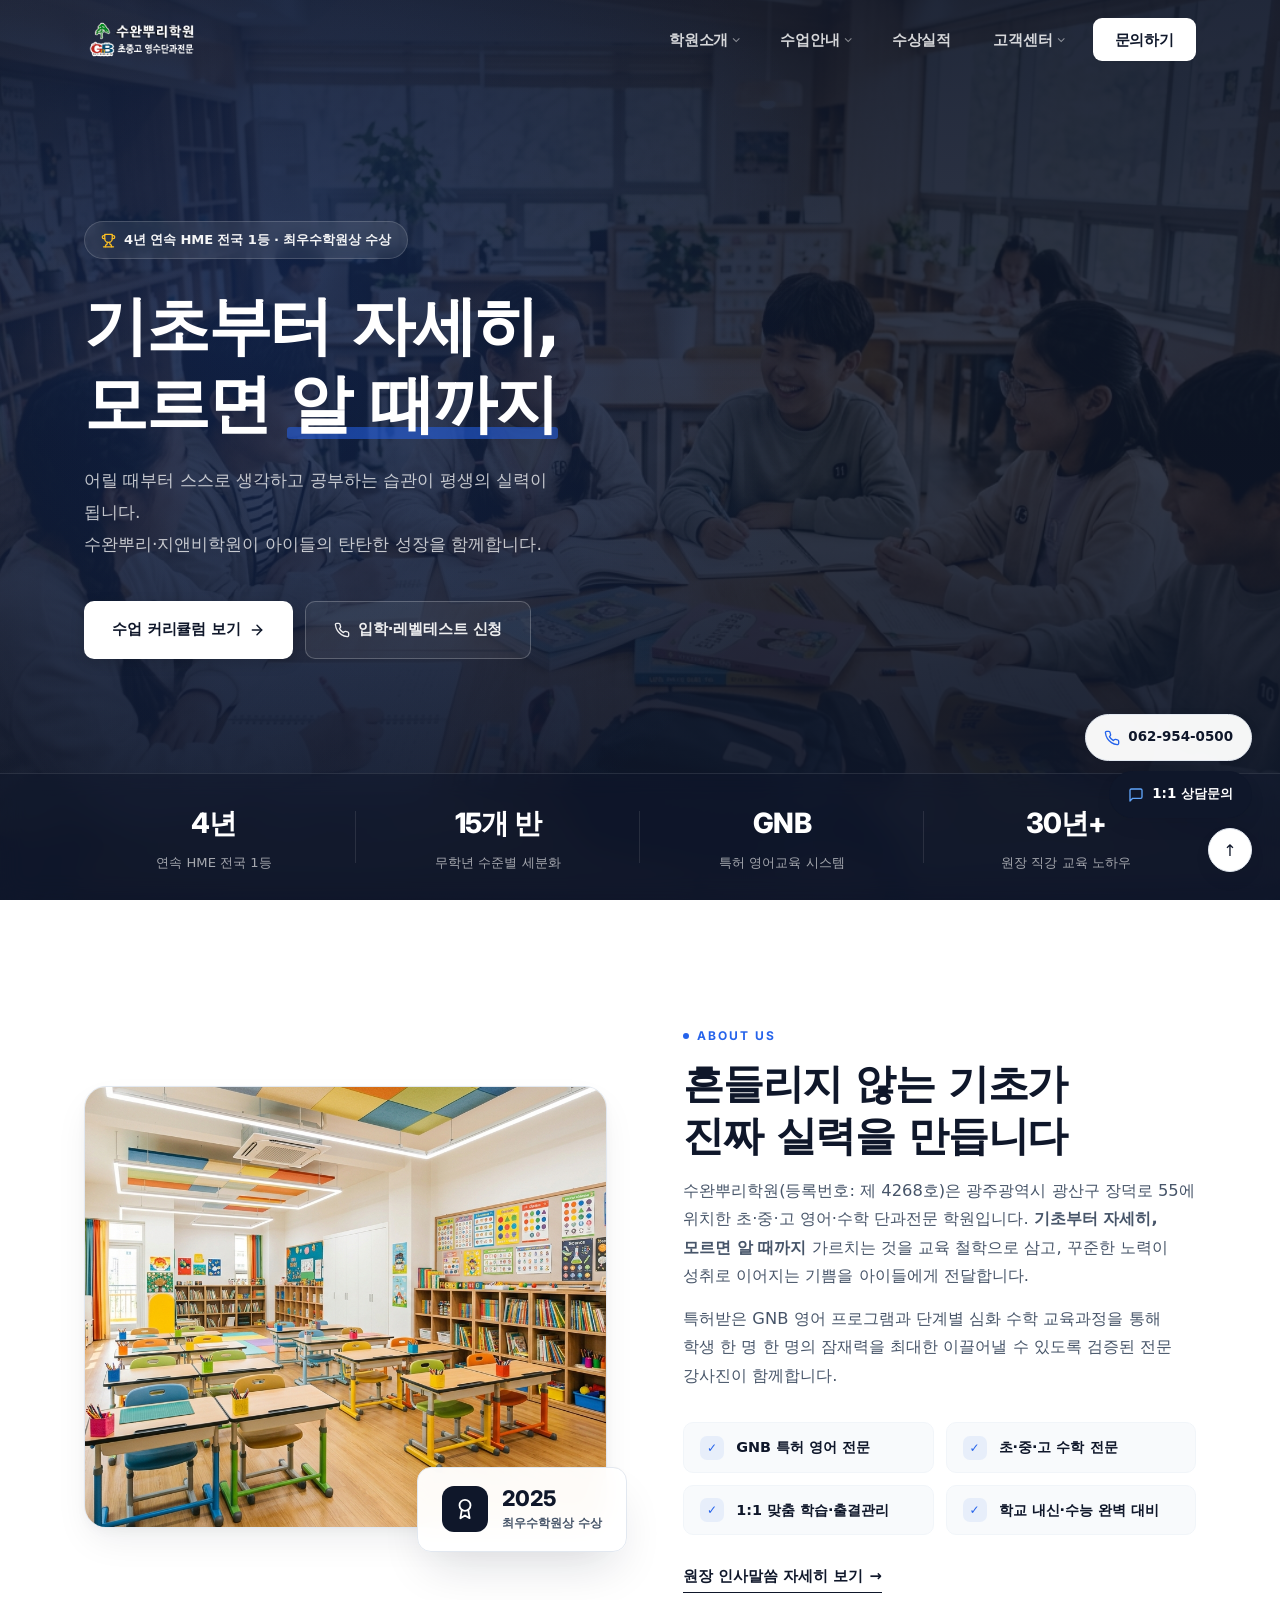
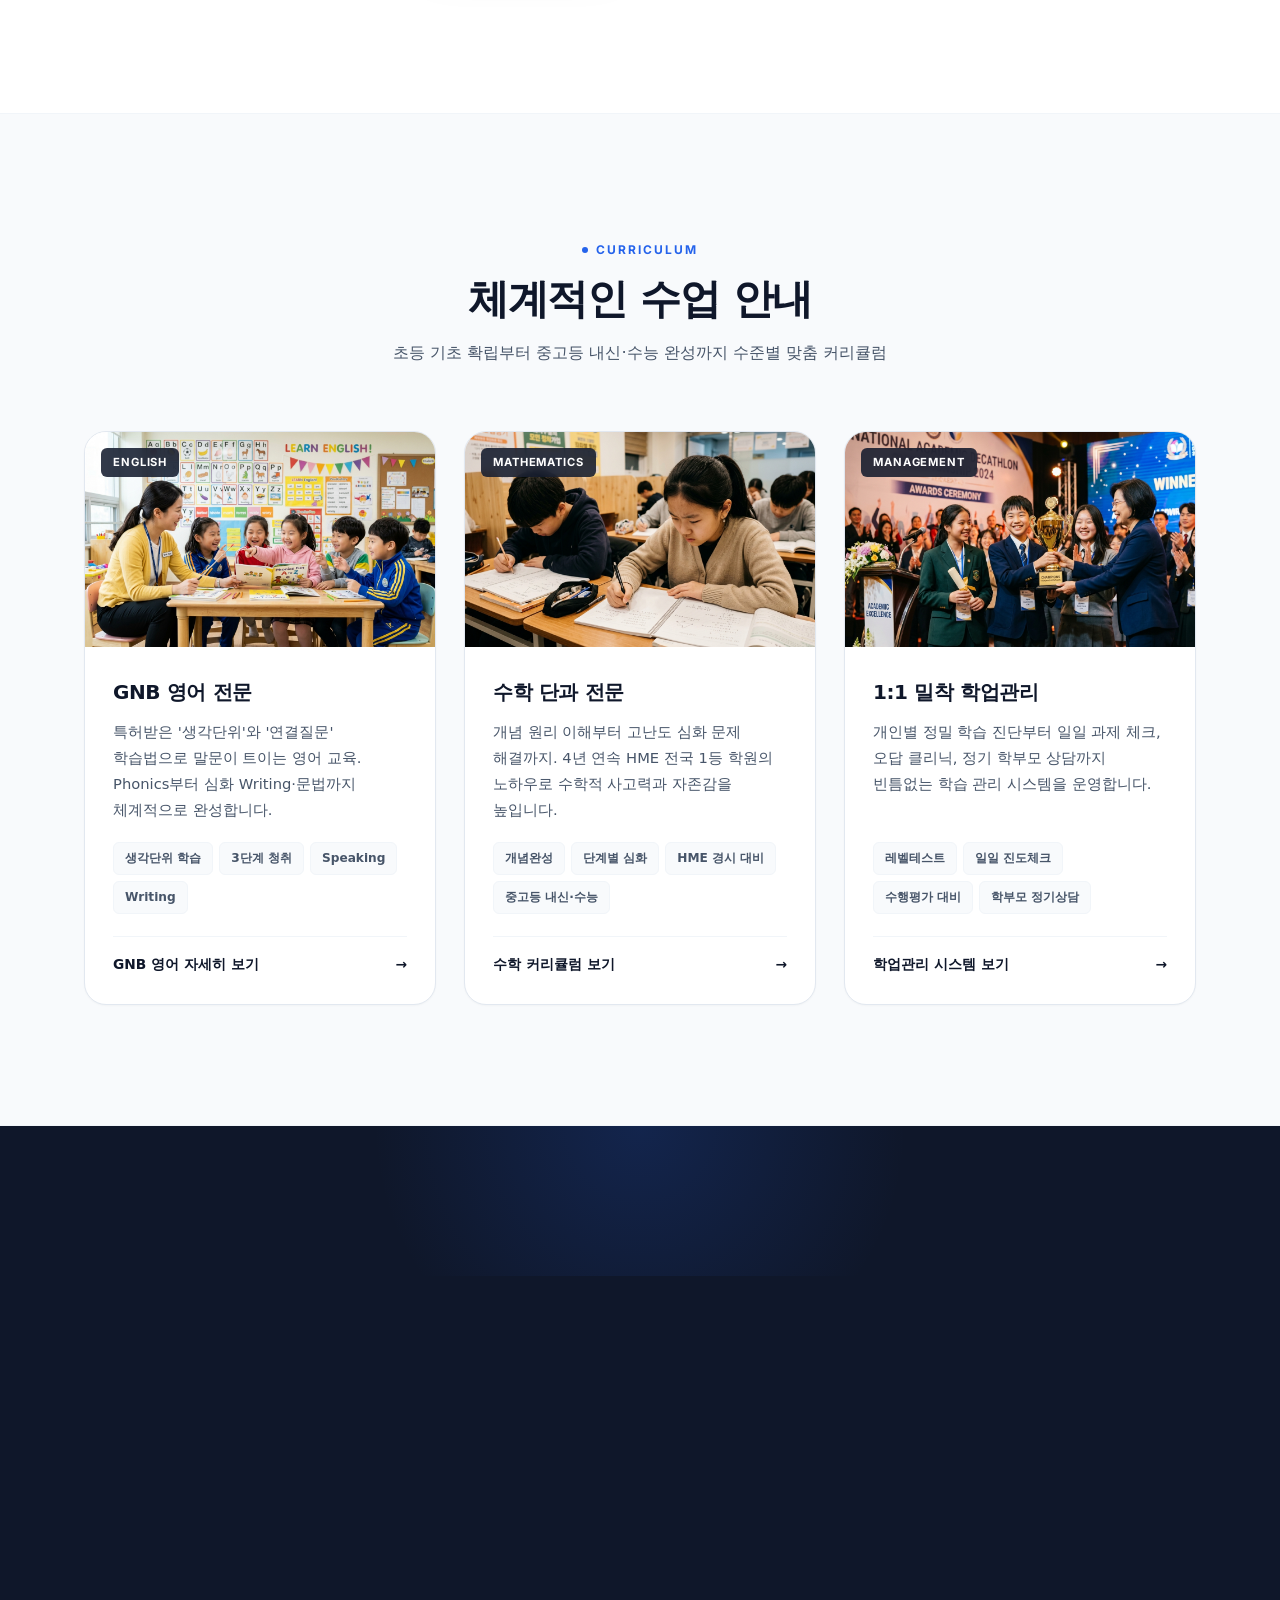
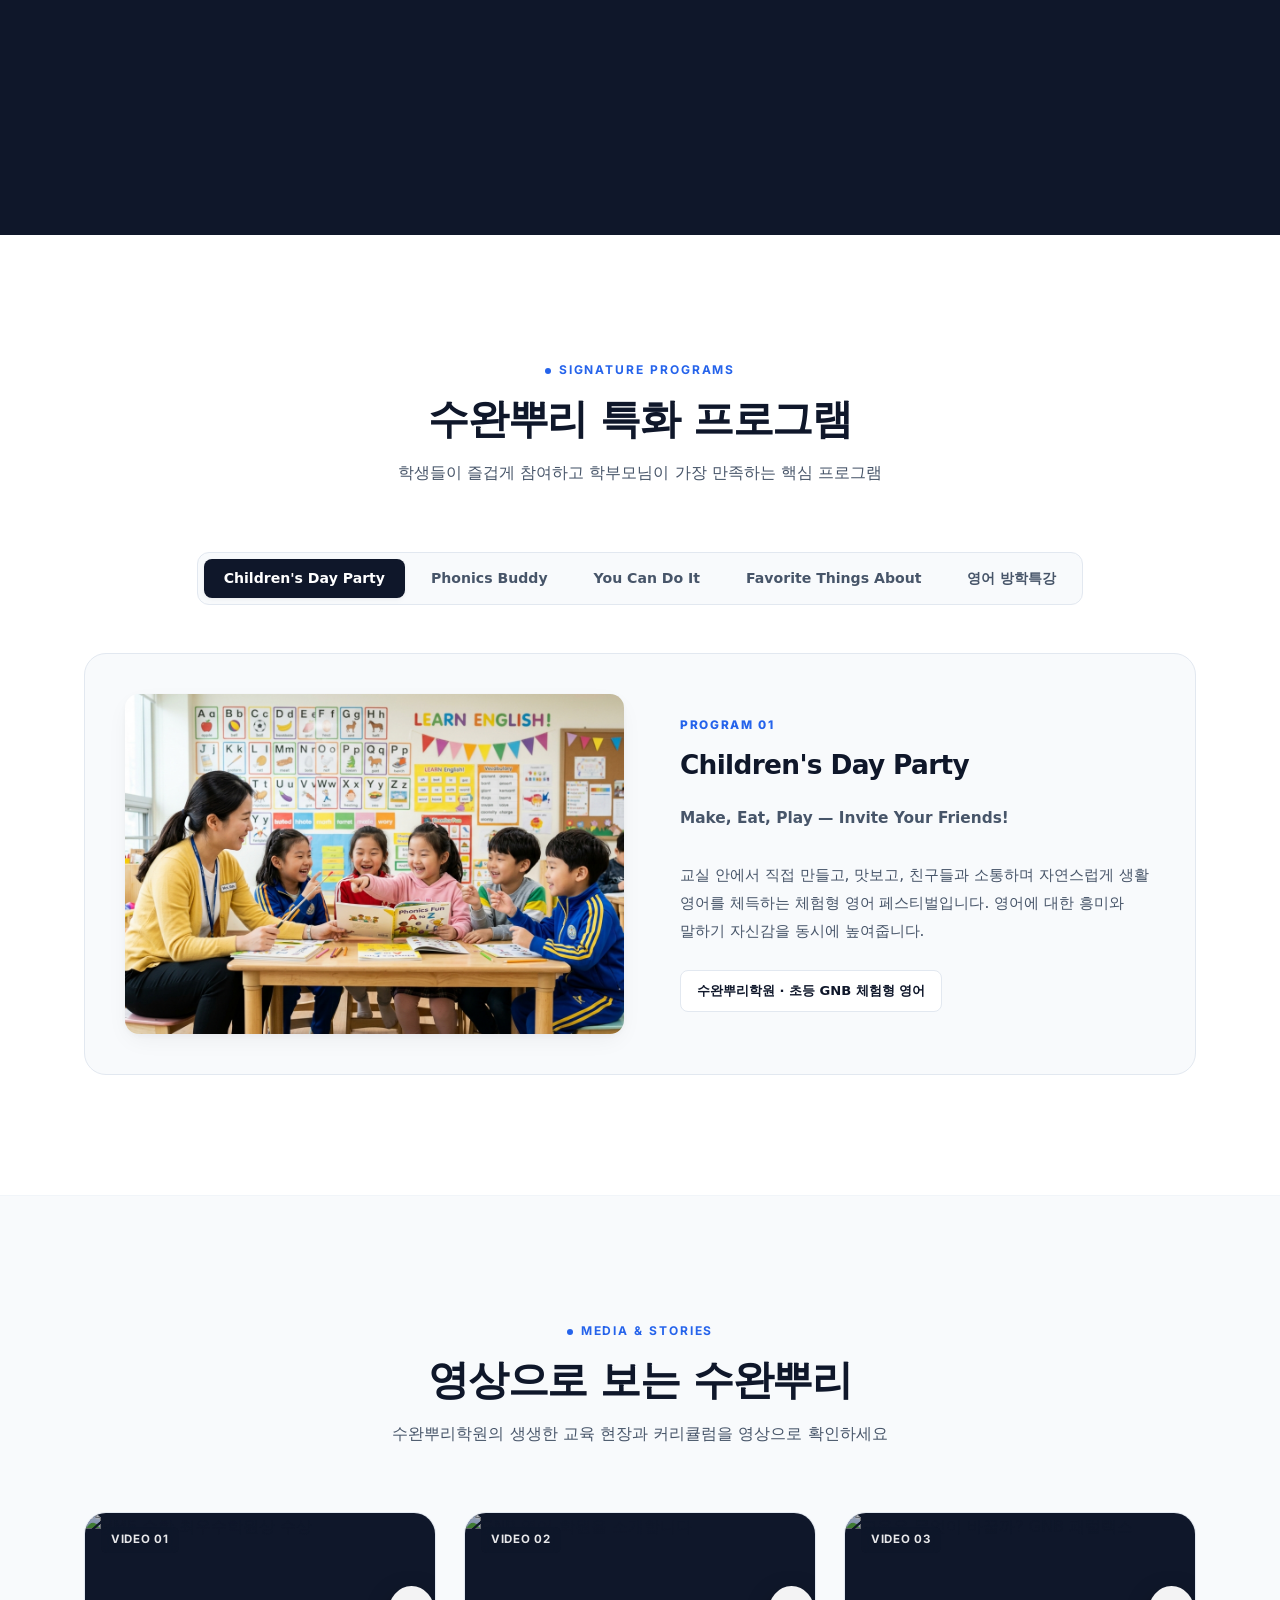
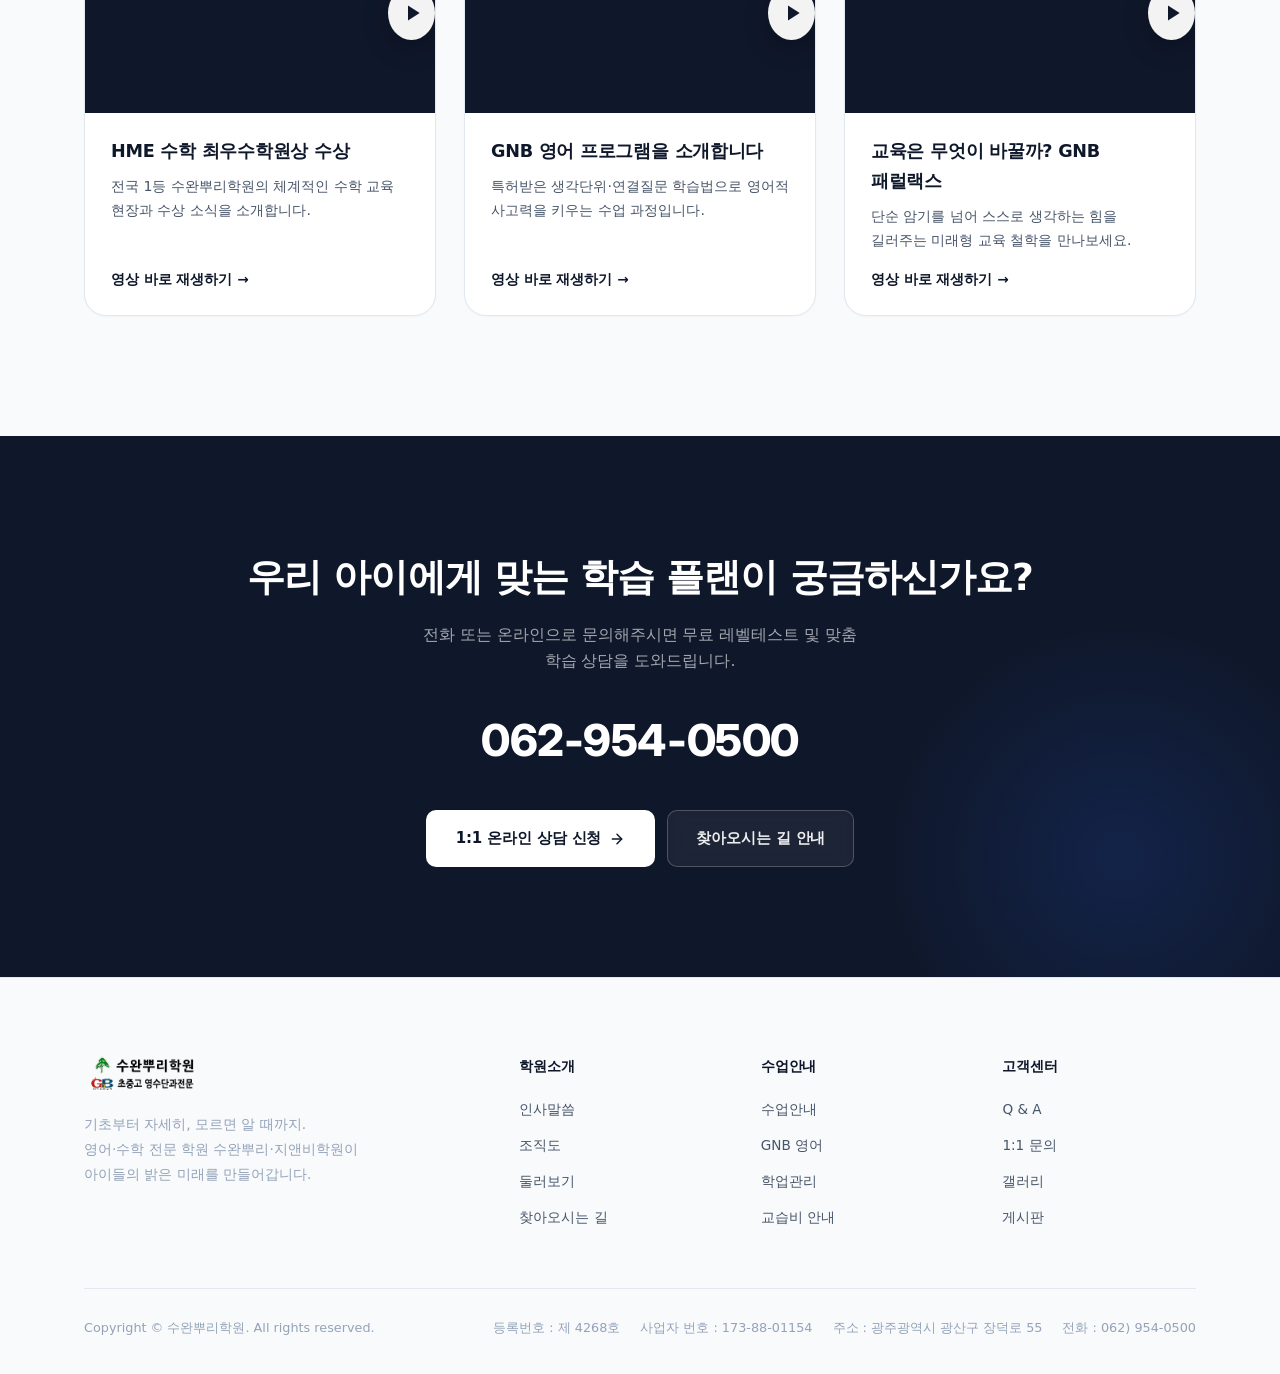
==== commit 9b3f9b55: "Upgrade UI/UX design system, interactive modals, accordions, and unify subpage layout" ====
--- a/index.html
+++ b/index.html
@@ -4,8 +4,8 @@
   <meta charset="UTF-8">
   <meta name="viewport" content="width=device-width, initial-scale=1.0">
   <meta name="description" content="수완뿌리·지앤비학원 - 기초부터 자세히, 모르면 알 때까지. 광주광역시 광산구 영어·수학 전문 학원. GNB영어, HME 전국 1등 학원.">
-  <meta property="og:title" content="수완뿌리·지앤비학원">
-  <meta property="og:description" content="기초부터 자세히, 모르면 알 때까지. 영어·수학 전문 학원">
+  <meta property="og:title" content="수완뿌리·지앤비학원 | 초·중·고 영어·수학 단과전문">
+  <meta property="og:description" content="기초부터 자세히, 모르면 알 때까지. 4년 연속 HME 전국 1등 영어·수학 전문 학원">
   <title>수완뿌리·지앤비학원 | 영어·수학 전문</title>
   <link rel="stylesheet" href="index.css">
 </head>
@@ -14,7 +14,7 @@
   <!-- Page Loader -->
   <div class="page-loader" id="page-loader">
     <div class="loader-content">
-      <div class="loader-logo"><img src="images/logo.png" alt="수완뿌리학원" height="48"></div>
+      <div class="loader-logo"><img src="images/logo.png" alt="수완뿌리학원" height="46"></div>
       <div class="loader-bar">
         <div class="loader-bar-fill"></div>
       </div>
@@ -24,7 +24,7 @@
   <!-- Header -->
   <header class="header" id="header">
     <div class="header-inner">
-      <a href="#" class="logo">
+      <a href="index.html" class="logo">
         <img src="images/logo_w.png" alt="수완뿌리학원" class="logo-img logo-white">
         <img src="images/logo.png" alt="수완뿌리학원" class="logo-img logo-dark">
       </a>
@@ -52,7 +52,7 @@
           <li class="nav-item has-dropdown">
             <a href="pages/qna.html" class="nav-link">고객센터</a>
             <div class="nav-dropdown">
-              <a href="pages/qna.html">Q & A</a>
+              <a href="pages/qna.html">Q &amp; A</a>
               <a href="pages/inquiry.html">1:1 문의</a>
               <a href="pages/gallery.html">갤러리</a>
               <a href="pages/board.html">게시판</a>
@@ -75,44 +75,49 @@
       <img src="images/hero-students.jpg" alt="수완뿌리학원 학생들">
     </div>
     <div class="hero-overlay"></div>
-    <div class="hero-decor hero-circle-1"></div>
-    <div class="hero-decor hero-circle-2"></div>
 
     <div class="hero-content">
       <div class="hero-badge">
-        🏆 4년 연속 HME 전국 1등 수상
+        <svg viewBox="0 0 24 24" fill="none" stroke="currentColor" stroke-width="2" stroke-linecap="round" stroke-linejoin="round"><path d="M6 9H4.5a2.5 2.5 0 0 1 0-5H6"/><path d="M18 9h1.5a2.5 2.5 0 0 0 0-5H18"/><path d="M4 22h16"/><path d="M10 14.66V17c0 .55-.47.98-.97 1.21C7.85 18.75 7 20.24 7 22"/><path d="M14 14.66V17c0 .55.47.98.97 1.21C16.15 18.75 17 20.24 17 22"/><path d="M18 2H6v7a6 6 0 0 0 12 0V2Z"/></svg>
+        <span>4년 연속 HME 전국 1등 · 최우수학원상 수상</span>
       </div>
       <h1 class="hero-title">
         기초부터 자세히,<br>
         모르면 <span class="highlight">알 때까지</span>
       </h1>
       <p class="hero-desc">
-        어릴 때부터 공부하는 습관이 중요합니다.<br>
-        수완뿌리·지앤비학원이 아이들의 꿈을 응원합니다.
+        어릴 때부터 스스로 생각하고 공부하는 습관이 평생의 실력이 됩니다.<br>
+        수완뿌리·지앤비학원이 아이들의 탄탄한 성장을 함께합니다.
       </p>
       <div class="hero-buttons">
-        <a href="#programs" class="btn btn-primary">수업 알아보기 →</a>
-        <a href="#contact" class="btn btn-outline">📞 상담 문의</a>
+        <a href="#programs" class="btn btn-primary">
+          <span>수업 커리큘럼 보기</span>
+          <svg class="arrow-icon" viewBox="0 0 24 24" fill="none" stroke="currentColor" stroke-width="2.2" stroke-linecap="round" stroke-linejoin="round"><path d="M5 12h14"/><path d="m12 5 7 7-7 7"/></svg>
+        </a>
+        <a href="pages/inquiry.html" class="btn btn-outline">
+          <svg viewBox="0 0 24 24" fill="none" stroke="currentColor" stroke-width="2" stroke-linecap="round" stroke-linejoin="round"><path d="M22 16.92v3a2 2 0 0 1-2.18 2 19.79 19.79 0 0 1-8.63-3.07 19.5 19.5 0 0 1-6-6 19.79 19.79 0 0 1-3.07-8.67A2 2 0 0 1 4.11 2h3a2 2 0 0 1 2 1.72 12.84 12.84 0 0 0 .7 2.81 2 2 0 0 1-.45 2.11L8.09 9.91a16 16 0 0 0 6 6l1.27-1.27a2 2 0 0 1 2.11-.45 12.84 12.84 0 0 0 2.81.7A2 2 0 0 1 22 16.92z"/></svg>
+          <span>입학·레벨테스트 신청</span>
+        </a>
       </div>
     </div>
 
     <div class="hero-stats">
       <div class="hero-stats-inner">
         <div class="stat-item">
-          <div class="stat-number" data-count="4">4년</div>
-          <div class="stat-label">연속 전국 1등</div>
+          <div class="stat-number" data-count="4" data-suffix="년">4년</div>
+          <div class="stat-label">연속 HME 전국 1등</div>
+        </div>
+        <div class="stat-item">
+          <div class="stat-number" data-count="15" data-suffix="개 반">15개 반</div>
+          <div class="stat-label">무학년 수준별 세분화</div>
         </div>
         <div class="stat-item">
           <div class="stat-number">GNB</div>
-          <div class="stat-label">영어 전문 프로그램</div>
+          <div class="stat-label">특허 영어교육 시스템</div>
         </div>
         <div class="stat-item">
-          <div class="stat-number">HME</div>
-          <div class="stat-label">수학 경시대회 최다</div>
-        </div>
-        <div class="stat-item">
-          <div class="stat-number">15+</div>
-          <div class="stat-label">년 교육 노하우</div>
+          <div class="stat-number" data-count="30" data-suffix="년+">30년+</div>
+          <div class="stat-label">원장 직강 교육 노하우</div>
         </div>
       </div>
     </div>
@@ -127,7 +132,9 @@
             <img src="images/classroom.jpg" alt="수완뿌리학원 교실">
           </div>
           <div class="about-floating-card">
-            <div class="icon">🏅</div>
+            <div class="icon">
+              <svg viewBox="0 0 24 24" fill="none" stroke="currentColor" stroke-width="2" stroke-linecap="round" stroke-linejoin="round"><circle cx="12" cy="8" r="6"/><path d="M15.477 12.89 17 22l-5-3-5 3 1.523-9.11"/></svg>
+            </div>
             <div>
               <div class="label">2025</div>
               <div class="sublabel">최우수학원상 수상</div>
@@ -136,34 +143,38 @@
         </div>
         <div class="animate-on-scroll">
           <span class="section-label">About Us</span>
-          <h2 class="section-title">인사말씀</h2>
+          <h2 class="section-title">흔들리지 않는 기초가<br>진짜 실력을 만듭니다</h2>
           <p class="section-subtitle" style="max-width: 100%;">
             수완뿌리학원(등록번호: 제 4268호)은 광주광역시 광산구 장덕로 55에 위치한
-            영어·수학 전문 학원입니다. <strong>기초부터 자세히, 모르면 알 때까지</strong> 가르치는 것을
-            교육 철학으로 삼고, 꾸준한 노력이 성공으로 나아가는 열쇠임을 학생들에게 전달합니다.
-          </p>
-          <p class="section-subtitle" style="max-width: 100%; margin-top: 16px;">
-            GNB 영어 프로그램과 체계적인 수학 교육과정을 통해 학생들의 잠재력을 최대한
-            발휘할 수 있도록 최우수 강사진이 함께합니다.
+            초·중·고 영어·수학 단과전문 학원입니다. <strong>기초부터 자세히, 모르면 알 때까지</strong> 가르치는 것을
+            교육 철학으로 삼고, 꾸준한 노력이 성취로 이어지는 기쁨을 아이들에게 전달합니다.
+          </p>
+          <p class="section-subtitle" style="max-width: 100%; margin-top: 14px;">
+            특허받은 GNB 영어 프로그램과 단계별 심화 수학 교육과정을 통해 학생 한 명 한 명의 잠재력을 최대한
+            이끌어낼 수 있도록 검증된 전문 강사진이 함께합니다.
           </p>
           <div class="about-features">
             <div class="about-feature">
               <div class="check">✓</div>
-              <span>GNB 영어 전문</span>
+              <span>GNB 특허 영어 전문</span>
             </div>
             <div class="about-feature">
               <div class="check">✓</div>
-              <span>수학 전문 교육</span>
+              <span>초·중·고 수학 전문</span>
             </div>
             <div class="about-feature">
               <div class="check">✓</div>
-              <span>1:1 맞춤 학습관리</span>
+              <span>1:1 맞춤 학습·출결관리</span>
             </div>
             <div class="about-feature">
               <div class="check">✓</div>
-              <span>내신·수능 완벽 대비</span>
-            </div>
-          </div>
+              <span>학교 내신·수능 완벽 대비</span>
+            </div>
+          </div>
+          <a href="pages/greeting.html" class="about-more-link">
+            <span>원장 인사말씀 자세히 보기</span>
+            <span>→</span>
+          </a>
         </div>
       </div>
     </div>
@@ -173,71 +184,83 @@
   <section class="programs-section" id="programs">
     <div class="container">
       <div class="section-header animate-on-scroll">
-        <span class="section-label">Programs</span>
-        <h2 class="section-title">수업 안내</h2>
-        <p class="section-subtitle">체계적인 커리큘럼으로 학생들의 실력 향상을 이끕니다</p>
+        <span class="section-label">Curriculum</span>
+        <h2 class="section-title">체계적인 수업 안내</h2>
+        <p class="section-subtitle">초등 기초 확립부터 중고등 내신·수능 완성까지 수준별 맞춤 커리큘럼</p>
       </div>
       <div class="programs-grid">
         <!-- GNB 영어 -->
-        <div class="program-card animate-on-scroll">
+        <a href="pages/gnb-english.html" class="program-card animate-on-scroll">
           <div class="program-card-image">
             <img src="images/english-class.jpg" alt="GNB 영어 수업">
-            <span class="badge badge-english">English</span>
+            <span class="badge">English</span>
           </div>
           <div class="program-card-body">
-            <h3 class="program-card-title">GNB 영어</h3>
+            <h3 class="program-card-title">GNB 영어 전문</h3>
             <p class="program-card-desc">
-              Phonics부터 Writing까지 체계적인 영어 교육.
-              알파벳 익히기, 음가 학습, 교실영어회화를 통해 영어의 기초를 탄탄하게 다집니다.
+              특허받은 '생각단위'와 '연결질문' 학습법으로 말문이 트이는 영어 교육.
+              Phonics부터 심화 Writing·문법까지 체계적으로 완성합니다.
             </p>
             <div class="program-card-features">
-              <span class="program-tag">Phonics</span>
+              <span class="program-tag">생각단위 학습</span>
+              <span class="program-tag">3단계 청취</span>
               <span class="program-tag">Speaking</span>
               <span class="program-tag">Writing</span>
-              <span class="program-tag">Grammar</span>
-            </div>
-          </div>
-        </div>
+            </div>
+            <div class="program-card-link">
+              <span>GNB 영어 자세히 보기</span>
+              <span>→</span>
+            </div>
+          </div>
+        </a>
         <!-- 수학 교육 -->
-        <div class="program-card animate-on-scroll">
+        <a href="pages/classes.html" class="program-card animate-on-scroll">
           <div class="program-card-image">
             <img src="images/math-study.jpg" alt="수학 수업">
-            <span class="badge badge-math">Math</span>
+            <span class="badge">Mathematics</span>
           </div>
           <div class="program-card-body">
-            <h3 class="program-card-title">수학 전문</h3>
+            <h3 class="program-card-title">수학 단과 전문</h3>
             <p class="program-card-desc">
-              기초부터 심화까지, 단계별 수학 교육. HME 전국 1등 학원의 노하우로
-              수학적 사고력과 문제 해결 능력을 키웁니다.
+              개념 원리 이해부터 고난도 심화 문제 해결까지. 4년 연속 HME 전국 1등 학원의 노하우로
+              수학적 사고력과 자존감을 높입니다.
             </p>
             <div class="program-card-features">
-              <span class="program-tag">기초수학</span>
-              <span class="program-tag">심화학습</span>
-              <span class="program-tag">HME 대비</span>
-              <span class="program-tag">내신대비</span>
-            </div>
-          </div>
-        </div>
+              <span class="program-tag">개념완성</span>
+              <span class="program-tag">단계별 심화</span>
+              <span class="program-tag">HME 경시 대비</span>
+              <span class="program-tag">중고등 내신·수능</span>
+            </div>
+            <div class="program-card-link">
+              <span>수학 커리큘럼 보기</span>
+              <span>→</span>
+            </div>
+          </div>
+        </a>
         <!-- 학업관리 -->
-        <div class="program-card animate-on-scroll">
+        <a href="pages/management.html" class="program-card animate-on-scroll">
           <div class="program-card-image">
             <img src="images/awards.jpg" alt="학업 관리">
-            <span class="badge badge-special">Management</span>
+            <span class="badge">Management</span>
           </div>
           <div class="program-card-body">
-            <h3 class="program-card-title">학업 관리</h3>
+            <h3 class="program-card-title">1:1 밀착 학업관리</h3>
             <p class="program-card-desc">
-              개인별 맞춤 학습 관리 시스템으로 학생 한 명 한 명에게
-              최적화된 학습 계획과 진도 관리를 제공합니다.
+              개인별 정밀 학습 진단부터 일일 과제 체크, 오답 클리닉, 정기 학부모 상담까지
+              빈틈없는 학습 관리 시스템을 운영합니다.
             </p>
             <div class="program-card-features">
-              <span class="program-tag">맞춤관리</span>
-              <span class="program-tag">진도체크</span>
-              <span class="program-tag">상담</span>
-              <span class="program-tag">수행평가</span>
-            </div>
-          </div>
-        </div>
+              <span class="program-tag">레벨테스트</span>
+              <span class="program-tag">일일 진도체크</span>
+              <span class="program-tag">수행평가 대비</span>
+              <span class="program-tag">학부모 정기상담</span>
+            </div>
+            <div class="program-card-link">
+              <span>학업관리 시스템 보기</span>
+              <span>→</span>
+            </div>
+          </div>
+        </a>
       </div>
     </div>
   </section>
@@ -246,34 +269,42 @@
   <section class="awards-section" id="awards">
     <div class="container">
       <div class="section-header animate-on-scroll">
-        <span class="section-label">Awards</span>
+        <span class="section-label">Achievements</span>
         <h2 class="section-title">자랑스러운 수상실적</h2>
-        <p class="section-subtitle">꾸준한 노력이 만들어낸 빛나는 성과</p>
+        <p class="section-subtitle">아이들의 땀방울과 수완뿌리학원의 교육 시스템이 증명한 빛나는 결과</p>
       </div>
       <div class="awards-grid">
         <div class="award-card animate-on-scroll">
-          <div class="award-icon">🏆</div>
+          <div class="award-icon">
+            <svg viewBox="0 0 24 24" fill="none" stroke="currentColor" stroke-width="1.8" stroke-linecap="round" stroke-linejoin="round"><path d="M6 9H4.5a2.5 2.5 0 0 1 0-5H6"/><path d="M18 9h1.5a2.5 2.5 0 0 0 0-5H18"/><path d="M4 22h16"/><path d="M10 14.66V17c0 .55-.47.98-.97 1.21C7.85 18.75 7 20.24 7 22"/><path d="M14 14.66V17c0 .55.47.98.97 1.21C16.15 18.75 17 20.24 17 22"/><path d="M18 2H6v7a6 6 0 0 0 12 0V2Z"/></svg>
+          </div>
           <div class="award-year">2025</div>
           <h3 class="award-title">최우수학원상 수상</h3>
-          <p class="award-desc">2025년도 최우수 교육기관 선정</p>
+          <p class="award-desc">2025년도 해법수학 학력평가 최우수 교육기관 선정</p>
         </div>
         <div class="award-card animate-on-scroll">
-          <div class="award-icon">🥇</div>
+          <div class="award-icon">
+            <svg viewBox="0 0 24 24" fill="none" stroke="currentColor" stroke-width="1.8" stroke-linecap="round" stroke-linejoin="round"><circle cx="12" cy="8" r="6"/><path d="M15.477 12.89 17 22l-5-3-5 3 1.523-9.11"/></svg>
+          </div>
           <div class="award-year">2022 — 2025</div>
           <h3 class="award-title">4년 연속 전국 1등</h3>
-          <p class="award-desc">HME 수학 경시대회 전국 최우수 성적</p>
+          <p class="award-desc">HME 해법수학 경시대회 4년 연속 전국 최우수 성적 달성</p>
         </div>
         <div class="award-card animate-on-scroll">
-          <div class="award-icon">🌟</div>
+          <div class="award-icon">
+            <svg viewBox="0 0 24 24" fill="none" stroke="currentColor" stroke-width="1.8" stroke-linecap="round" stroke-linejoin="round"><polygon points="12 2 15.09 8.26 22 9.27 17 14.14 18.18 21.02 12 17.77 5.82 21.02 7 14.14 2 9.27 8.91 8.26 12 2"/></svg>
+          </div>
           <div class="award-year">2023</div>
-          <h3 class="award-title">쥬니어 토플 전국 석권</h3>
-          <p class="award-desc">2023년 쥬니어 토플 영어시험 전국 석권</p>
+          <h3 class="award-title">주니어 토플 전국 석권</h3>
+          <p class="award-desc">전국 주니어 토플 영어능력평가 최우수 성적 석권</p>
         </div>
         <div class="award-card animate-on-scroll">
-          <div class="award-icon">📊</div>
-          <div class="award-year">BEST</div>
+          <div class="award-icon">
+            <svg viewBox="0 0 24 24" fill="none" stroke="currentColor" stroke-width="1.8" stroke-linecap="round" stroke-linejoin="round"><path d="M3 3v18h18"/><path d="m19 9-5 5-4-4-3 3"/></svg>
+          </div>
+          <div class="award-year">BEST RECORD</div>
           <h3 class="award-title">HME 본선진출 전국 최다</h3>
-          <p class="award-desc">HME 본선 진출자 전국 최다 배출 학원</p>
+          <p class="award-desc">단일 학원 기준 HME 전국 본선 진출자 최다 배출</p>
         </div>
       </div>
     </div>
@@ -283,17 +314,19 @@
   <section class="hot-section" id="hot">
     <div class="container">
       <div class="section-header animate-on-scroll">
-        <span class="section-label">Hot Programs</span>
-        <h2 class="section-title">인기 프로그램</h2>
-        <p class="section-subtitle">학생과 학부모님이 가장 만족하는 프로그램</p>
-      </div>
-
-      <div class="hot-tabs animate-on-scroll">
-        <button class="hot-tab active" data-tab="tab1">Children's Day Party</button>
-        <button class="hot-tab" data-tab="tab2">Phonics Buddy</button>
-        <button class="hot-tab" data-tab="tab3">You Can Do It</button>
-        <button class="hot-tab" data-tab="tab4">Favorite Things About</button>
-        <button class="hot-tab" data-tab="tab5">영어 방학특강</button>
+        <span class="section-label">Signature Programs</span>
+        <h2 class="section-title">수완뿌리 특화 프로그램</h2>
+        <p class="section-subtitle">학생들이 즐겁게 참여하고 학부모님이 가장 만족하는 핵심 프로그램</p>
+      </div>
+
+      <div class="hot-tabs-wrapper animate-on-scroll">
+        <div class="hot-tabs">
+          <button class="hot-tab active" data-tab="tab1">Children's Day Party</button>
+          <button class="hot-tab" data-tab="tab2">Phonics Buddy</button>
+          <button class="hot-tab" data-tab="tab3">You Can Do It</button>
+          <button class="hot-tab" data-tab="tab4">Favorite Things About</button>
+          <button class="hot-tab" data-tab="tab5">영어 방학특강</button>
+        </div>
       </div>
 
       <!-- Tab 1 -->
@@ -302,16 +335,14 @@
           <img src="images/english-class.jpg" alt="Children's Day Party">
         </div>
         <div>
-          <div class="hot-number">Hot 01</div>
-          <h3 class="hot-title">Children's Day</h3>
+          <div class="hot-number">Program 01</div>
+          <h3 class="hot-title">Children's Day Party</h3>
           <p class="hot-desc">
-            Children's Day<br>
-            make, eat, play<br>
-            invite your friends<br><br>
-            아이들이 직접 만들고, 먹고, 놀면서 자연스럽게
-            영어를 접할 수 있는 즐거운 프로그램입니다.
-          </p>
-          <span class="hot-tag">📖 수완뿌리학원 - GNB영어 & 수학전문</span>
+            <strong>Make, Eat, Play — Invite Your Friends!</strong><br><br>
+            교실 안에서 직접 만들고, 맛보고, 친구들과 소통하며 자연스럽게 생활 영어를 체득하는
+            체험형 영어 페스티벌입니다. 영어에 대한 흥미와 말하기 자신감을 동시에 높여줍니다.
+          </p>
+          <span class="hot-tag">수완뿌리학원 · 초등 GNB 체험형 영어</span>
         </div>
       </div>
 
@@ -321,16 +352,14 @@
           <img src="images/english-class.jpg" alt="Phonics Buddy">
         </div>
         <div>
-          <div class="hot-number">Hot 02</div>
+          <div class="hot-number">Program 02</div>
           <h3 class="hot-title">Phonics Buddy</h3>
           <p class="hot-desc">
-            1. 알파벳 익히기<br>
-            2. 음가 익히기<br>
-            3. 교실영어회화<br><br>
-            파닉스의 기초부터 탄탄하게 다지는 프로그램으로
-            영어 읽기의 첫 걸음을 시작합니다.
-          </p>
-          <span class="hot-tag">📖 수완뿌리학원 - GNB영어 & 수학전문</span>
+            <strong>1. 알파벳과 소리의 규칙 터득 · 2. 정확한 음가 학습 · 3. 교실 영어회화</strong><br><br>
+            단순 암기가 아닌 철자와 발음의 원리를 깨우치는 파닉스 집중 과정입니다.
+            처음 영어를 시작하는 아이들이 원어민 발음 기호와 읽기 기초를 탄탄하게 다집니다.
+          </p>
+          <span class="hot-tag">수완뿌리학원 · 파닉스 &amp; 발음기호 완성</span>
         </div>
       </div>
 
@@ -340,16 +369,14 @@
           <img src="images/math-study.jpg" alt="You Can Do It">
         </div>
         <div>
-          <div class="hot-number">Hot 03</div>
+          <div class="hot-number">Program 03</div>
           <h3 class="hot-title">You Can Do It</h3>
           <p class="hot-desc">
-            phonics, writing<br>
-            speaking, listening<br>
-            grammar<br>
-            내신, 수능 완벽 대비<br><br>
-            종합적인 영어 실력 향상을 위한 올인원 프로그램입니다.
-          </p>
-          <span class="hot-tag">📖 수완뿌리학원 - GNB영어 & 수학전문</span>
+            <strong>Speaking · Listening · Reading · Writing · Grammar 통합 완성</strong><br><br>
+            4대 영역과 실전 문법을 유기적으로 연결하여 중·고등 학교 내신과 수능까지 흔들림 없이
+            대비하는 수완뿌리학원의 핵심 올라운더 프로그램입니다.
+          </p>
+          <span class="hot-tag">수완뿌리학원 · 내신 &amp; 수능 통합 대비</span>
         </div>
       </div>
 
@@ -359,16 +386,14 @@
           <img src="images/hero-students.jpg" alt="Favorite Things About">
         </div>
         <div>
-          <div class="hot-number">Hot 04</div>
+          <div class="hot-number">Program 04</div>
           <h3 class="hot-title">Favorite Things About</h3>
           <p class="hot-desc">
-            Something I would like to learn, movie,<br>
-            something I do to stay healthy,<br>
-            favorite sport, favorite book,<br>
-            favorite food....<br><br>
-            일상 주제로 자연스럽게 영어 표현력을 키웁니다.
-          </p>
-          <span class="hot-tag">📖 수완뿌리학원 - GNB영어 & 수학전문</span>
+            <strong>나만의 관심사와 일상을 영어로 논리 있게 표현하기</strong><br><br>
+            좋아하는 책, 영화, 스포츠, 건강 습관 등 친숙한 일상 주제를 바탕으로
+            생각단위 문장 확장을 연습하며 에세이와 스피킹 실력을 자연스럽게 키웁니다.
+          </p>
+          <span class="hot-tag">수완뿌리학원 · 표현 중심 Speaking &amp; Writing</span>
         </div>
       </div>
 
@@ -378,15 +403,14 @@
           <img src="images/classroom.jpg" alt="영어 방학특강">
         </div>
         <div>
-          <div class="hot-number">Hot 05</div>
+          <div class="hot-number">Program 05</div>
           <h3 class="hot-title">수완뿌리 영어 방학특강</h3>
           <p class="hot-desc">
-            중간, 기말고사를 대비한 영작연습<br>
-            영어수행평가를 위한 다양한 영작수업<br>
-            기초문법 완성 후 Writing 학습<br><br>
-            방학 기간 집중적으로 영어 실력을 끌어올립니다.
-          </p>
-          <span class="hot-tag">📖 수완뿌리학원 - GNB영어 & 수학전문</span>
+            <strong>중간·기말고사 서술형 영작 대비 &amp; 학교 수행평가 집중 완성</strong><br><br>
+            방학 기간 동안 취약한 기초 문법을 완벽히 정리하고, 실제 학교 시험과 수행평가에 출제되는
+            핵심 영작 훈련을 통해 새 학기 최상위권 도약을 준비합니다.
+          </p>
+          <span class="hot-tag">수완뿌리학원 · 방학 집중 특강반</span>
         </div>
       </div>
     </div>
@@ -396,56 +420,92 @@
   <section class="videos-section" id="videos">
     <div class="container">
       <div class="section-header animate-on-scroll">
-        <span class="section-label">Videos</span>
-        <h2 class="section-title">동영상 보기</h2>
-        <p class="section-subtitle">수완뿌리학원의 생생한 모습을 영상으로 만나보세요</p>
+        <span class="section-label">Media &amp; Stories</span>
+        <h2 class="section-title">영상으로 보는 수완뿌리</h2>
+        <p class="section-subtitle">수완뿌리학원의 생생한 교육 현장과 커리큘럼을 영상으로 확인하세요</p>
       </div>
       <div class="videos-grid">
-        <a href="https://youtu.be/Tw35wvrid0U?si=4bsNARvhj4hn2q8E" target="_blank" class="video-card animate-on-scroll">
-          <div class="video-thumbnail" style="background: linear-gradient(135deg, #4361ee 0%, #7209b7 100%);">
-            <div class="video-number">01</div>
+        <div class="video-card animate-on-scroll" data-video-id="Tw35wvrid0U" data-video-title="HME 수학 최우수학원상 수상 현장">
+          <div class="video-thumbnail">
+            <img src="https://img.youtube.com/vi/Tw35wvrid0U/hqdefault.jpg" alt="HME 수학 최우수학원상 수상" loading="lazy">
+            <div class="video-number">VIDEO 01</div>
+            <div class="video-play-btn" aria-label="영상 재생">
+              <svg viewBox="0 0 24 24" fill="currentColor"><polygon points="6 3 20 12 6 21 6 3"/></svg>
+            </div>
           </div>
           <div class="video-body">
-            <h3 class="video-title">동영상 보기 1</h3>
-            <p class="video-desc">HME 수학 최우수학원상 수상</p>
-            <span class="video-link">영상 보기 →</span>
-          </div>
-        </a>
-        <a href="https://youtu.be/7pYg9u--xSU?si=K8uiRcxDf6nGs6f3" target="_blank" class="video-card animate-on-scroll">
-          <div class="video-thumbnail" style="background: linear-gradient(135deg, #f72585 0%, #b5179e 100%);">
-            <div class="video-number">02</div>
+            <h3 class="video-title">HME 수학 최우수학원상 수상</h3>
+            <p class="video-desc">전국 1등 수완뿌리학원의 체계적인 수학 교육 현장과 수상 소식을 소개합니다.</p>
+            <span class="video-link">영상 바로 재생하기 →</span>
+          </div>
+        </div>
+
+        <div class="video-card animate-on-scroll" data-video-id="7pYg9u--xSU" data-video-title="GNB 영어 학원을 소개합니다">
+          <div class="video-thumbnail">
+            <img src="https://img.youtube.com/vi/7pYg9u--xSU/hqdefault.jpg" alt="GNB 영어 학원을 소개합니다" loading="lazy">
+            <div class="video-number">VIDEO 02</div>
+            <div class="video-play-btn" aria-label="영상 재생">
+              <svg viewBox="0 0 24 24" fill="currentColor"><polygon points="6 3 20 12 6 21 6 3"/></svg>
+            </div>
           </div>
           <div class="video-body">
-            <h3 class="video-title">동영상 보기 2</h3>
-            <p class="video-desc">GNB 영어 학원을 소개합니다</p>
-            <span class="video-link">영상 보기 →</span>
-          </div>
-        </a>
-        <a href="https://youtu.be/QRO2BCa-y6E?si=ANKdlcx0zl1VpcLB" target="_blank" class="video-card animate-on-scroll">
-          <div class="video-thumbnail" style="background: linear-gradient(135deg, #06d6a0 0%, #118ab2 100%);">
-            <div class="video-number">03</div>
+            <h3 class="video-title">GNB 영어 프로그램을 소개합니다</h3>
+            <p class="video-desc">특허받은 생각단위·연결질문 학습법으로 영어적 사고력을 키우는 수업 과정입니다.</p>
+            <span class="video-link">영상 바로 재생하기 →</span>
+          </div>
+        </div>
+
+        <div class="video-card animate-on-scroll" data-video-id="QRO2BCa-y6E" data-video-title="교육은 무엇이 바꿀까? GNB 패럴랙스">
+          <div class="video-thumbnail">
+            <img src="https://img.youtube.com/vi/QRO2BCa-y6E/hqdefault.jpg" alt="교육은 무엇이 바꿀까? GNB 패럴랙스" loading="lazy">
+            <div class="video-number">VIDEO 03</div>
+            <div class="video-play-btn" aria-label="영상 재생">
+              <svg viewBox="0 0 24 24" fill="currentColor"><polygon points="6 3 20 12 6 21 6 3"/></svg>
+            </div>
           </div>
           <div class="video-body">
-            <h3 class="video-title">동영상 보기 3</h3>
-            <p class="video-desc">교육은 무엇이 바꿀까? GNB 패럴랙스</p>
-            <span class="video-link">영상 보기 →</span>
-          </div>
-        </a>
-      </div>
-    </div>
-  </section>
+            <h3 class="video-title">교육은 무엇이 바꿀까? GNB 패럴랙스</h3>
+            <p class="video-desc">단순 암기를 넘어 스스로 생각하는 힘을 길러주는 미래형 교육 철학을 만나보세요.</p>
+            <span class="video-link">영상 바로 재생하기 →</span>
+          </div>
+        </div>
+      </div>
+    </div>
+  </section>
+
+  <!-- Video Lightbox Modal -->
+  <div class="video-modal" id="video-modal" aria-hidden="true">
+    <div class="video-modal-inner">
+      <div class="video-modal-header">
+        <div class="video-modal-title" id="video-modal-title">영상 보기</div>
+        <div class="video-modal-actions">
+          <a href="#" target="_blank" rel="noopener" class="video-modal-ext" id="video-modal-ext">YouTube에서 열기 ↗</a>
+          <button class="video-modal-close" id="video-modal-close" aria-label="닫기">&times;</button>
+        </div>
+      </div>
+      <div class="video-modal-frame">
+        <iframe id="video-modal-iframe" src="" allow="accelerometer; autoplay; clipboard-write; encrypted-media; gyroscope; picture-in-picture" allowfullscreen></iframe>
+      </div>
+    </div>
+  </div>
 
   <!-- Contact CTA Section -->
   <section class="contact-section" id="contact">
     <div class="container contact-content">
-      <h2 class="contact-title animate-on-scroll">문의사항이 있으신가요?</h2>
-      <p class="contact-desc animate-on-scroll">궁금하신 내용을 문의해주시면 신속하게 응답해 드리겠습니다.</p>
+      <h2 class="contact-title animate-on-scroll">우리 아이에게 맞는 학습 플랜이 궁금하신가요?</h2>
+      <p class="contact-desc animate-on-scroll">전화 또는 온라인으로 문의해주시면 무료 레벨테스트 및 맞춤 학습 상담을 도와드립니다.</p>
       <div class="contact-phone animate-on-scroll">
         <a href="tel:062-954-0500">062-954-0500</a>
       </div>
-      <a href="mailto:soowanppuri@naver.com" class="btn btn-white animate-on-scroll">
-        ✉️ 1:1 이메일 문의하기
-      </a>
+      <div class="contact-buttons animate-on-scroll">
+        <a href="pages/inquiry.html" class="btn btn-white">
+          <span>1:1 온라인 상담 신청</span>
+          <svg class="arrow-icon" viewBox="0 0 24 24" fill="none" stroke="currentColor" stroke-width="2.2" stroke-linecap="round" stroke-linejoin="round"><path d="M5 12h14"/><path d="m12 5 7 7-7 7"/></svg>
+        </a>
+        <a href="pages/location.html" class="btn btn-outline">
+          <span>찾아오시는 길 안내</span>
+        </a>
+      </div>
     </div>
   </section>
 
@@ -454,11 +514,10 @@
     <div class="container">
       <div class="footer-grid">
         <div class="footer-brand">
-          <a href="#" class="logo">
+          <a href="index.html" class="logo">
             <img src="images/logo.png" alt="수완뿌리학원" class="logo-img" height="52">
           </a>
           <p>기초부터 자세히, 모르면 알 때까지.<br>영어·수학 전문 학원 수완뿌리·지앤비학원이<br>아이들의 밝은 미래를 만들어갑니다.</p>
-
         </div>
         <div class="footer-column">
           <h4>학원소개</h4>
@@ -481,7 +540,7 @@
         <div class="footer-column">
           <h4>고객센터</h4>
           <ul>
-            <li><a href="pages/qna.html">Q & A</a></li>
+            <li><a href="pages/qna.html">Q &amp; A</a></li>
             <li><a href="pages/inquiry.html">1:1 문의</a></li>
             <li><a href="pages/gallery.html">갤러리</a></li>
             <li><a href="pages/board.html">게시판</a></li>
@@ -500,14 +559,18 @@
     </div>
   </footer>
 
-  <!-- Kakao Talk Button -->
-  <button class="kakao-float" onclick="alert('카카오톡 상담 준비 중입니다.')">
-    <span class="kakao-icon">💬</span>
-    카카오톡 상담
-  </button>
-
-  <!-- Scroll to Top -->
-  <button class="scroll-top" id="scroll-top" aria-label="맨 위로">↑</button>
+  <!-- Unified Floating Quick Dock -->
+  <div class="floating-dock">
+    <a href="tel:062-954-0500" class="dock-btn">
+      <svg viewBox="0 0 24 24" fill="none" stroke="currentColor" stroke-width="2" stroke-linecap="round" stroke-linejoin="round"><path d="M22 16.92v3a2 2 0 0 1-2.18 2 19.79 19.79 0 0 1-8.63-3.07 19.5 19.5 0 0 1-6-6 19.79 19.79 0 0 1-3.07-8.67A2 2 0 0 1 4.11 2h3a2 2 0 0 1 2 1.72 12.84 12.84 0 0 0 .7 2.81 2 2 0 0 1-.45 2.11L8.09 9.91a16 16 0 0 0 6 6l1.27-1.27a2 2 0 0 1 2.11-.45 12.84 12.84 0 0 0 2.81.7A2 2 0 0 1 22 16.92z"/></svg>
+      <span>062-954-0500</span>
+    </a>
+    <a href="pages/inquiry.html" class="dock-btn primary">
+      <svg viewBox="0 0 24 24" fill="none" stroke="currentColor" stroke-width="2" stroke-linecap="round" stroke-linejoin="round"><path d="M21 15a2 2 0 0 1-2 2H7l-4 4V5a2 2 0 0 1 2-2h14a2 2 0 0 1 2 2z"/></svg>
+      <span>1:1 상담문의</span>
+    </a>
+    <button class="scroll-top" id="scroll-top" aria-label="맨 위로">↑</button>
+  </div>
 
   <!-- JavaScript -->
   <script src="index.js"></script>
--- a/index.css
+++ b/index.css
@@ -1,50 +1,55 @@
 /* ============================================
-   수완뿌리학원 - Clean White Tone Design
+   수완뿌리학원 - Premium Clean White Editorial Design
    ============================================ */
 
-/* === Google Fonts === */
-@import url('https://fonts.googleapis.com/css2?family=Noto+Sans+KR:wght@300;400;500;600;700;900&family=Inter:wght@300;400;500;600;700;800&display=swap');
+/* === Web Fonts (Pretendard Variable + Inter) === */
+@import url('https://cdn.jsdelivr.net/gh/orioncactus/pretendard@v1.3.9/dist/web/variable/pretendardvariable-dynamic-subset.min.css');
+@import url('https://fonts.googleapis.com/css2?family=Inter:wght@400;500;600;700;800;900&display=swap');
 
 /* === CSS Custom Properties === */
 :root {
-  /* Primary - Single clean blue-black accent */
-  --primary: #1a1a2e;
-  --primary-soft: #2d2d44;
-
-  /* Accent - One subtle accent only */
-  --accent: #3d5af1;
-  --accent-light: rgba(61, 90, 241, 0.08);
-  --accent-lighter: rgba(61, 90, 241, 0.04);
-
-  /* Neutrals - White dominant */
+  /* Primary - Deep Ink Navy-Black */
+  --primary: #0f172a;
+  --primary-soft: #1e293b;
+
+  /* Accent - Crisp Royal Blue (Minimal point use) */
+  --accent: #2563eb;
+  --accent-hover: #1d4ed8;
+  --accent-light: rgba(37, 99, 235, 0.08);
+  --accent-lighter: rgba(37, 99, 235, 0.04);
+  --accent-border: rgba(37, 99, 235, 0.2);
+
+  /* Neutrals - Clean White Dominant */
   --white: #ffffff;
   --bg: #ffffff;
-  --bg-soft: #f9fafb;
-  --bg-muted: #f3f4f6;
-
-  --text-primary: #111827;
-  --text-secondary: #6b7280;
-  --text-muted: #9ca3af;
-  --text-light: #d1d5db;
-
-  --border: #e5e7eb;
-  --border-light: #f3f4f6;
-
-  /* Shadows - Subtle */
-  --shadow-xs: 0 1px 2px rgba(0, 0, 0, 0.04);
-  --shadow-sm: 0 1px 3px rgba(0, 0, 0, 0.06);
-  --shadow-md: 0 4px 12px rgba(0, 0, 0, 0.06);
-  --shadow-lg: 0 8px 30px rgba(0, 0, 0, 0.08);
-  --shadow-xl: 0 20px 50px rgba(0, 0, 0, 0.1);
+  --bg-soft: #f8fafc;
+  --bg-muted: #f1f5f9;
+
+  --text-primary: #0f172a;
+  --text-secondary: #475569;
+  --text-muted: #94a3b8;
+  --text-light: #cbd5e1;
+
+  --border: #e2e8f0;
+  --border-light: #f1f5f9;
+  --border-hover: #cbd5e1;
+
+  /* Layered Subtle Shadows */
+  --shadow-xs: 0 1px 2px rgba(15, 23, 42, 0.03);
+  --shadow-sm: 0 2px 8px -2px rgba(15, 23, 42, 0.05), 0 1px 3px rgba(15, 23, 42, 0.04);
+  --shadow-md: 0 8px 24px -4px rgba(15, 23, 42, 0.06), 0 2px 6px -1px rgba(15, 23, 42, 0.04);
+  --shadow-lg: 0 16px 36px -6px rgba(15, 23, 42, 0.08), 0 4px 12px -2px rgba(15, 23, 42, 0.04);
+  --shadow-xl: 0 24px 48px -12px rgba(15, 23, 42, 0.14);
 
   /* Layout */
-  --max-w: 1140px;
+  --max-w: 1160px;
   --section-py: 120px;
-  --radius: 12px;
-  --radius-lg: 20px;
+  --radius-sm: 8px;
+  --radius: 14px;
+  --radius-lg: 22px;
 
   /* Transitions */
-  --ease: cubic-bezier(0.4, 0, 0.2, 1);
+  --ease: cubic-bezier(0.16, 1, 0.3, 1);
   --duration: 0.3s;
 }
 
@@ -61,17 +66,20 @@
 }
 
 body {
-  font-family: 'Noto Sans KR', -apple-system, BlinkMacSystemFont, sans-serif;
+  font-family: 'Pretendard Variable', Pretendard, -apple-system, BlinkMacSystemFont, system-ui, sans-serif;
   color: var(--text-primary);
   background: var(--bg);
-  line-height: 1.75;
+  line-height: 1.7;
   -webkit-font-smoothing: antialiased;
+  -moz-osx-font-smoothing: grayscale;
   overflow-x: hidden;
+  word-break: keep-all;
 }
 
 img { max-width: 100%; height: auto; display: block; }
 a { text-decoration: none; color: inherit; transition: var(--duration) var(--ease); }
 ul, ol { list-style: none; }
+button { font-family: inherit; }
 
 .container {
   max-width: var(--max-w);
@@ -84,27 +92,37 @@
   font-family: 'Inter', sans-serif;
   font-size: 0.75rem;
   font-weight: 700;
-  letter-spacing: 4px;
+  letter-spacing: 0.16em;
   text-transform: uppercase;
   color: var(--accent);
   margin-bottom: 12px;
-  display: inline-block;
+  display: inline-flex;
+  align-items: center;
+  gap: 8px;
+}
+
+.section-label::before {
+  content: '';
+  width: 6px;
+  height: 6px;
+  border-radius: 50%;
+  background: var(--accent);
 }
 
 .section-title {
-  font-size: clamp(1.75rem, 3.5vw, 2.5rem);
+  font-size: clamp(1.85rem, 3.5vw, 2.55rem);
   font-weight: 800;
   color: var(--text-primary);
   margin-bottom: 14px;
-  line-height: 1.3;
-  letter-spacing: -0.02em;
+  line-height: 1.28;
+  letter-spacing: -0.03em;
 }
 
 .section-subtitle {
-  font-size: 1rem;
+  font-size: 1.02rem;
   color: var(--text-secondary);
-  max-width: 520px;
-  line-height: 1.8;
+  max-width: 540px;
+  line-height: 1.75;
   font-weight: 400;
 }
 
@@ -119,7 +137,7 @@
 
 /* === Animations === */
 @keyframes fadeInUp {
-  from { opacity: 0; transform: translateY(30px); }
+  from { opacity: 0; transform: translateY(24px); }
   to { opacity: 1; transform: translateY(0); }
 }
 
@@ -148,29 +166,30 @@
   display: flex;
   align-items: center;
   justify-content: center;
-  transition: opacity 0.4s ease, visibility 0.4s ease;
+  transition: opacity 0.35s ease, visibility 0.35s ease;
 }
 
 .page-loader.hidden {
   opacity: 0;
   visibility: hidden;
+  pointer-events: none;
 }
 
 .loader-content { text-align: center; }
 
 .loader-logo {
-  margin-bottom: 20px;
+  margin-bottom: 18px;
   display: flex;
   justify-content: center;
 }
 
 .loader-logo img {
-  height: 48px;
+  height: 46px;
   width: auto;
 }
 
 .loader-bar {
-  width: 160px;
+  width: 140px;
   height: 2px;
   background: var(--border);
   border-radius: 10px;
@@ -182,7 +201,7 @@
   width: 0;
   background: var(--text-primary);
   border-radius: 10px;
-  animation: loading 1.2s ease forwards;
+  animation: loading 0.45s ease forwards;
 }
 
 /* === Header === */
@@ -193,16 +212,17 @@
   right: 0;
   z-index: 1000;
   padding: 18px 0;
-  transition: all 0.4s var(--ease);
+  transition: all 0.35s var(--ease);
   background: transparent;
 }
 
 .header.scrolled {
-  background: rgba(255, 255, 255, 0.95);
-  backdrop-filter: blur(16px);
-  -webkit-backdrop-filter: blur(16px);
-  border-bottom: 1px solid var(--border-light);
+  background: rgba(255, 255, 255, 0.92);
+  backdrop-filter: blur(18px);
+  -webkit-backdrop-filter: blur(18px);
+  border-bottom: 1px solid rgba(226, 232, 240, 0.8);
   padding: 12px 0;
+  box-shadow: 0 4px 20px -4px rgba(15, 23, 42, 0.03);
 }
 
 .header-inner {
@@ -224,38 +244,50 @@
   height: 40px;
   width: auto;
   object-fit: contain;
-  transition: opacity 0.4s var(--ease);
+  transition: opacity 0.3s var(--ease);
 }
 
 /* White logo for dark backgrounds */
-.logo-white {
-  display: block;
-}
-
-.logo-dark {
-  display: none;
-}
+.logo-white { display: block; }
+.logo-dark { display: none; }
 
 /* When header is scrolled (white bg), show dark logo, hide white */
-.header.scrolled .logo-white {
-  display: none;
-}
-
-.header.scrolled .logo-dark {
-  display: block;
-}
+.header.scrolled .logo-white { display: none; }
+.header.scrolled .logo-dark { display: block; }
+
 .nav-list {
   display: flex;
-  gap: 4px;
+  align-items: center;
+  gap: 6px;
 }
 
 .nav-link {
-  padding: 8px 18px;
-  font-size: 0.9rem;
-  font-weight: 500;
-  color: rgba(255, 255, 255, 0.75);
-  border-radius: 8px;
+  display: inline-flex;
+  align-items: center;
+  gap: 5px;
+  padding: 9px 18px;
+  font-size: 0.92rem;
+  font-weight: 600;
+  color: rgba(255, 255, 255, 0.82);
+  border-radius: 9px;
   transition: var(--duration) var(--ease);
+  letter-spacing: -0.01em;
+}
+
+.nav-item.has-dropdown > .nav-link::after {
+  content: '';
+  width: 5px;
+  height: 5px;
+  border-right: 1.5px solid currentColor;
+  border-bottom: 1.5px solid currentColor;
+  transform: rotate(45deg) translateY(-1px);
+  opacity: 0.6;
+  transition: transform 0.25s var(--ease), opacity 0.25s var(--ease);
+}
+
+.nav-item.has-dropdown:hover > .nav-link::after {
+  transform: rotate(-135deg) translateY(-1px);
+  opacity: 1;
 }
 
 .header.scrolled .nav-link {
@@ -265,6 +297,7 @@
 .nav-link:hover,
 .nav-link.active {
   color: white;
+  background: rgba(255, 255, 255, 0.1);
 }
 
 .header.scrolled .nav-link:hover,
@@ -274,21 +307,24 @@
 }
 
 .nav-cta {
-  padding: 8px 22px;
-  background: var(--text-primary) !important;
-  color: white !important;
-  border-radius: 8px;
-  font-weight: 600;
+  margin-left: 6px;
+  padding: 9px 22px;
+  background: var(--white) !important;
+  color: var(--text-primary) !important;
+  border-radius: 9px;
+  font-weight: 700;
+  box-shadow: var(--shadow-xs);
 }
 
 .header.scrolled .nav-cta {
   background: var(--text-primary) !important;
-  color: white !important;
+  color: var(--white) !important;
 }
 
 .nav-cta:hover {
-  opacity: 0.85;
   transform: translateY(-1px);
+  box-shadow: var(--shadow-md);
+  opacity: 0.94;
 }
 
 /* === Dropdown Menu === */
@@ -300,47 +336,54 @@
   position: absolute;
   top: 100%;
   left: 50%;
-  transform: translateX(-50%) translateY(8px);
-  min-width: 160px;
-  background: var(--white);
+  transform: translateX(-50%) translateY(10px);
+  min-width: 172px;
+  background: rgba(255, 255, 255, 0.98);
+  backdrop-filter: blur(16px);
   border: 1px solid var(--border);
-  border-radius: 10px;
-  padding: 8px 0;
+  border-radius: 12px;
+  padding: 6px;
   box-shadow: var(--shadow-lg);
   opacity: 0;
   visibility: hidden;
-  transition: opacity 0.2s var(--ease), transform 0.2s var(--ease), visibility 0.2s;
+  transition: opacity 0.22s var(--ease), transform 0.22s var(--ease), visibility 0.22s;
   z-index: 100;
 }
 
 .nav-dropdown::before {
   content: '';
   position: absolute;
-  top: -8px;
+  top: -10px;
   left: 0;
   right: 0;
-  height: 8px;
+  height: 10px;
 }
 
 .nav-item.has-dropdown:hover .nav-dropdown {
   opacity: 1;
   visibility: visible;
-  transform: translateX(-50%) translateY(0);
+  transform: translateX(-50%) translateY(4px);
 }
 
 .nav-dropdown a {
-  display: block;
-  padding: 9px 20px;
-  font-size: 0.85rem;
+  display: flex;
+  align-items: center;
+  justify-content: space-between;
+  padding: 9px 14px;
+  font-size: 0.86rem;
   font-weight: 500;
   color: var(--text-secondary);
-  transition: var(--duration) var(--ease);
+  border-radius: 8px;
+  transition: all 0.2s var(--ease);
   white-space: nowrap;
 }
 
-.nav-dropdown a:hover {
-  color: var(--text-primary);
+.nav-dropdown a:hover,
+.nav-dropdown a.active {
+  color: var(--text-primary);
+  font-weight: 600;
   background: var(--bg-soft);
+  padding-left: 17px;
 }
 
 /* Mobile Toggle */
@@ -355,14 +398,25 @@
 
 .nav-toggle span {
   width: 22px;
-  height: 1.5px;
+  height: 2px;
   background: white;
   border-radius: 2px;
   transition: var(--duration) var(--ease);
 }
 
-.header.scrolled .nav-toggle span {
+.header.scrolled .nav-toggle span,
+.nav-toggle.active span {
   background: var(--text-primary);
+}
+
+.nav-toggle.active span:nth-child(1) {
+  transform: translateY(7px) rotate(45deg);
+}
+.nav-toggle.active span:nth-child(2) {
+  opacity: 0;
+}
+.nav-toggle.active span:nth-child(3) {
+  transform: translateY(-7px) rotate(-45deg);
 }
 
 /* === Hero === */
@@ -372,7 +426,8 @@
   display: flex;
   align-items: center;
   overflow: hidden;
-  background: var(--text-primary);
+  background: var(--primary);
+  padding: 120px 0 140px;
 }
 
 .hero-bg {
@@ -385,19 +440,17 @@
   width: 100%;
   height: 100%;
   object-fit: cover;
-  opacity: 0.3;
-  filter: grayscale(20%);
+  opacity: 0.34;
+  filter: grayscale(15%) contrast(1.05);
+  transform: scale(1.02);
 }
 
 .hero-overlay {
   position: absolute;
   inset: 0;
-  background: linear-gradient(
-    180deg,
-    rgba(17, 24, 39, 0.7) 0%,
-    rgba(17, 24, 39, 0.5) 50%,
-    rgba(17, 24, 39, 0.8) 100%
-  );
+  background:
+    radial-gradient(circle at 20% 35%, rgba(37, 99, 235, 0.16) 0%, transparent 50%),
+    linear-gradient(180deg, rgba(15, 23, 42, 0.78) 0%, rgba(15, 23, 42, 0.55) 50%, rgba(15, 23, 42, 0.92) 100%);
   z-index: 1;
 }
 
@@ -414,105 +467,127 @@
   display: inline-flex;
   align-items: center;
   gap: 8px;
-  padding: 6px 16px;
+  padding: 7px 16px;
   background: rgba(255, 255, 255, 0.08);
-  border: 1px solid rgba(255, 255, 255, 0.12);
-  border-radius: 6px;
-  color: rgba(255, 255, 255, 0.9);
-  font-size: 0.8rem;
-  font-weight: 500;
+  backdrop-filter: blur(8px);
+  border: 1px solid rgba(255, 255, 255, 0.16);
+  border-radius: 100px;
+  color: rgba(255, 255, 255, 0.95);
+  font-size: 0.82rem;
+  font-weight: 600;
   margin-bottom: 28px;
   animation: fadeInUp 0.7s ease forwards;
-  letter-spacing: 0.02em;
+  letter-spacing: -0.01em;
+}
+
+.hero-badge svg {
+  width: 15px;
+  height: 15px;
+  color: #fbbf24;
+  flex-shrink: 0;
 }
 
 .hero-title {
-  font-size: clamp(2.2rem, 5vw, 3.8rem);
+  font-size: clamp(2.4rem, 5.2vw, 4rem);
   font-weight: 900;
   color: white;
-  line-height: 1.2;
-  margin-bottom: 20px;
-  max-width: 700px;
-  animation: fadeInUp 0.7s ease 0.15s forwards;
+  line-height: 1.22;
+  margin-bottom: 22px;
+  max-width: 720px;
+  animation: fadeInUp 0.7s ease 0.12s forwards;
   opacity: 0;
-  letter-spacing: -0.03em;
+  letter-spacing: -0.035em;
 }
 
 .hero-title .highlight {
   position: relative;
-  display: inline;
+  display: inline-block;
+  color: #ffffff;
 }
 
 .hero-title .highlight::after {
   content: '';
   position: absolute;
-  left: 0;
+  left: -2px;
+  right: -2px;
   bottom: 4px;
-  width: 100%;
-  height: 8px;
+  height: 12px;
   background: var(--accent);
-  opacity: 0.4;
+  opacity: 0.55;
   z-index: -1;
-  border-radius: 2px;
+  border-radius: 3px;
 }
 
 .hero-desc {
-  font-size: 1.05rem;
-  color: rgba(255, 255, 255, 0.65);
-  line-height: 1.9;
-  max-width: 480px;
-  margin-bottom: 36px;
-  animation: fadeInUp 0.7s ease 0.3s forwards;
+  font-size: 1.08rem;
+  color: rgba(255, 255, 255, 0.74);
+  line-height: 1.85;
+  max-width: 500px;
+  margin-bottom: 40px;
+  animation: fadeInUp 0.7s ease 0.24s forwards;
   opacity: 0;
-  font-weight: 300;
+  font-weight: 400;
 }
 
 .hero-buttons {
   display: flex;
   gap: 12px;
   flex-wrap: wrap;
-  animation: fadeInUp 0.7s ease 0.45s forwards;
+  animation: fadeInUp 0.7s ease 0.36s forwards;
   opacity: 0;
 }
 
 .btn {
   display: inline-flex;
   align-items: center;
+  justify-content: center;
   gap: 8px;
-  padding: 14px 28px;
-  font-size: 0.9rem;
-  font-weight: 600;
-  border-radius: 8px;
+  padding: 15px 28px;
+  font-size: 0.94rem;
+  font-weight: 700;
+  border-radius: 10px;
   cursor: pointer;
   border: none;
   transition: all var(--duration) var(--ease);
   font-family: inherit;
-  letter-spacing: 0;
+  letter-spacing: -0.01em;
+}
+
+.btn svg {
+  width: 16px;
+  height: 16px;
+  transition: transform 0.25s var(--ease);
+}
+
+.btn:hover svg.arrow-icon {
+  transform: translateX(4px);
 }
 
 .btn-primary {
   background: var(--white);
   color: var(--text-primary);
+  box-shadow: 0 4px 14px rgba(0, 0, 0, 0.15);
 }
 
 .btn-primary:hover {
   transform: translateY(-2px);
-  box-shadow: var(--shadow-lg);
+  box-shadow: 0 12px 24px rgba(0, 0, 0, 0.22);
 }
 
 .btn-outline {
-  background: transparent;
-  color: rgba(255, 255, 255, 0.8);
-  border: 1px solid rgba(255, 255, 255, 0.2);
+  background: rgba(255, 255, 255, 0.06);
+  backdrop-filter: blur(8px);
+  color: rgba(255, 255, 255, 0.92);
+  border: 1px solid rgba(255, 255, 255, 0.22);
 }
 
 .btn-outline:hover {
-  background: rgba(255, 255, 255, 0.06);
-  border-color: rgba(255, 255, 255, 0.35);
+  background: rgba(255, 255, 255, 0.14);
+  border-color: rgba(255, 255, 255, 0.45);
   color: white;
-}
-
-/* Hero Decorative */
+  transform: translateY(-2px);
+}
+
 .hero-decor { display: none; }
 
 /* Hero Stats */
@@ -522,13 +597,15 @@
   left: 0;
   right: 0;
   z-index: 3;
-  border-top: 1px solid rgba(255, 255, 255, 0.08);
+  background: rgba(15, 23, 42, 0.55);
+  backdrop-filter: blur(12px);
+  border-top: 1px solid rgba(255, 255, 255, 0.1);
 }
 
 .hero-stats-inner {
   max-width: var(--max-w);
   margin: 0 auto;
-  padding: 24px;
+  padding: 26px 24px;
   display: grid;
   grid-template-columns: repeat(4, 1fr);
   gap: 24px;
@@ -537,24 +614,32 @@
 .stat-item {
   text-align: center;
   color: white;
+  position: relative;
+}
+
+.stat-item:not(:last-child)::after {
+  content: '';
+  position: absolute;
+  right: -12px;
+  top: 15%;
+  height: 70%;
+  width: 1px;
+  background: rgba(255, 255, 255, 0.1);
 }
 
 .stat-number {
-  font-family: 'Inter', sans-serif;
-  font-size: 1.6rem;
+  font-family: 'Inter', 'Pretendard Variable', sans-serif;
+  font-size: 1.75rem;
   font-weight: 800;
   margin-bottom: 4px;
   color: white;
-  letter-spacing: -0.02em;
-  -webkit-background-clip: unset;
-  -webkit-text-fill-color: unset;
-  background: none;
+  letter-spacing: -0.03em;
 }
 
 .stat-label {
-  font-size: 0.8rem;
-  color: rgba(255, 255, 255, 0.5);
-  font-weight: 400;
+  font-size: 0.82rem;
+  color: rgba(255, 255, 255, 0.62);
+  font-weight: 500;
 }
 
 /* === About Section === */
@@ -564,12 +649,10 @@
   position: relative;
 }
 
-.about-section::before { display: none; }
-
 .about-grid {
   display: grid;
-  grid-template-columns: 1fr 1fr;
-  gap: 80px;
+  grid-template-columns: 1.02fr 1fr;
+  gap: 76px;
   align-items: center;
 }
 
@@ -578,13 +661,15 @@
 .about-image {
   border-radius: var(--radius-lg);
   overflow: hidden;
+  box-shadow: var(--shadow-lg);
+  border: 1px solid var(--border);
 }
 
 .about-image img {
   width: 100%;
-  height: 420px;
+  height: 440px;
   object-fit: cover;
-  transition: transform 0.6s var(--ease);
+  transition: transform 0.7s var(--ease);
 }
 
 .about-image:hover img {
@@ -594,64 +679,79 @@
 .about-floating-card {
   position: absolute;
   bottom: -24px;
-  right: -24px;
-  background: var(--white);
+  right: -20px;
+  background: rgba(255, 255, 255, 0.96);
+  backdrop-filter: blur(12px);
   border-radius: var(--radius);
   padding: 18px 24px;
-  box-shadow: var(--shadow-lg);
+  box-shadow: var(--shadow-xl);
   display: flex;
   align-items: center;
   gap: 14px;
-  border: 1px solid var(--border-light);
+  border: 1px solid var(--border);
 }
 
 .about-floating-card .icon {
   width: 46px;
   height: 46px;
-  border-radius: 10px;
-  background: var(--bg-muted);
+  border-radius: 12px;
+  background: var(--primary);
+  color: var(--white);
   display: flex;
   align-items: center;
   justify-content: center;
-  font-size: 1.3rem;
+  flex-shrink: 0;
+}
+
+.about-floating-card .icon svg {
+  width: 22px;
+  height: 22px;
 }
 
 .about-floating-card .label {
+  font-family: 'Inter', sans-serif;
   font-weight: 800;
-  font-size: 1.4rem;
+  font-size: 1.35rem;
   color: var(--text-primary);
   letter-spacing: -0.02em;
+  line-height: 1.2;
 }
 
 .about-floating-card .sublabel {
-  font-size: 0.75rem;
-  color: var(--text-muted);
+  font-size: 0.78rem;
+  font-weight: 600;
+  color: var(--text-secondary);
 }
 
 .about-features {
   display: grid;
   grid-template-columns: 1fr 1fr;
-  gap: 10px;
+  gap: 12px;
   margin-top: 32px;
 }
 
 .about-feature {
   display: flex;
   align-items: center;
-  gap: 10px;
-  padding: 10px 14px;
-  border-radius: 8px;
+  gap: 12px;
+  padding: 12px 16px;
+  border-radius: 10px;
+  background: var(--bg-soft);
+  border: 1px solid var(--border-light);
   transition: var(--duration) var(--ease);
 }
 
 .about-feature:hover {
-  background: var(--bg-soft);
+  background: var(--white);
+  border-color: var(--border);
+  box-shadow: var(--shadow-sm);
+  transform: translateY(-2px);
 }
 
 .about-feature .check {
   width: 24px;
   height: 24px;
-  border-radius: 6px;
+  border-radius: 7px;
   background: var(--accent-light);
   display: flex;
   align-items: center;
@@ -659,44 +759,67 @@
   color: var(--accent);
   font-size: 0.75rem;
   flex-shrink: 0;
+  font-weight: 800;
+}
+
+.about-feature span {
+  font-size: 0.9rem;
+  font-weight: 600;
+  color: var(--text-primary);
+}
+
+.about-more-link {
+  display: inline-flex;
+  align-items: center;
+  gap: 6px;
+  margin-top: 28px;
+  font-size: 0.92rem;
   font-weight: 700;
-}
-
-.about-feature span {
-  font-size: 0.88rem;
-  font-weight: 500;
-  color: var(--text-primary);
+  color: var(--text-primary);
+  padding-bottom: 4px;
+  border-bottom: 1.5px solid var(--text-primary);
+}
+
+.about-more-link:hover {
+  color: var(--accent);
+  border-bottom-color: var(--accent);
+  gap: 10px;
 }
 
 /* === Programs Section === */
 .programs-section {
   padding: var(--section-py) 0;
   background: var(--bg-soft);
+  border-top: 1px solid var(--border-light);
+  border-bottom: 1px solid var(--border-light);
 }
 
 .programs-grid {
   display: grid;
   grid-template-columns: repeat(3, 1fr);
-  gap: 24px;
+  gap: 28px;
 }
 
 .program-card {
+  display: flex;
+  flex-direction: column;
   border-radius: var(--radius-lg);
   overflow: hidden;
   background: var(--white);
   transition: all 0.4s var(--ease);
   border: 1px solid var(--border);
+  box-shadow: var(--shadow-xs);
 }
 
 .program-card:hover {
-  transform: translateY(-4px);
+  transform: translateY(-6px);
   box-shadow: var(--shadow-lg);
-  border-color: transparent;
+  border-color: var(--border-hover);
 }
 
 .program-card-image {
   position: relative;
-  height: 200px;
+  height: 215px;
   overflow: hidden;
 }
 
@@ -704,136 +827,185 @@
   width: 100%;
   height: 100%;
   object-fit: cover;
-  transition: transform 0.5s var(--ease);
+  transition: transform 0.6s var(--ease);
 }
 
 .program-card:hover .program-card-image img {
-  transform: scale(1.05);
+  transform: scale(1.06);
 }
 
 .program-card-image .badge {
   position: absolute;
-  top: 14px;
-  left: 14px;
-  padding: 4px 12px;
+  top: 16px;
+  left: 16px;
+  padding: 5px 12px;
   border-radius: 6px;
+  font-family: 'Inter', sans-serif;
   font-size: 0.7rem;
   font-weight: 700;
   color: white;
   text-transform: uppercase;
-  letter-spacing: 1px;
-}
-
-.badge-english { background: var(--text-primary); }
-.badge-math { background: var(--text-primary); }
-.badge-special { background: var(--text-primary); }
-
-.program-card-body { padding: 28px; }
+  letter-spacing: 0.08em;
+  background: rgba(15, 23, 42, 0.85);
+  backdrop-filter: blur(6px);
+}
+
+.program-card-body {
+  padding: 28px;
+  display: flex;
+  flex-direction: column;
+  flex: 1;
+}
 
 .program-card-title {
-  font-size: 1.2rem;
-  font-weight: 700;
+  font-size: 1.25rem;
+  font-weight: 800;
   margin-bottom: 10px;
   color: var(--text-primary);
-  letter-spacing: -0.01em;
+  letter-spacing: -0.02em;
 }
 
 .program-card-desc {
-  font-size: 0.9rem;
+  font-size: 0.92rem;
   color: var(--text-secondary);
   line-height: 1.75;
-  margin-bottom: 18px;
+  margin-bottom: 20px;
+  flex: 1;
 }
 
 .program-card-features {
   display: flex;
   flex-wrap: wrap;
   gap: 6px;
+  margin-bottom: 22px;
 }
 
 .program-tag {
-  padding: 4px 10px;
-  background: var(--bg-muted);
+  padding: 5px 11px;
+  background: var(--bg-soft);
+  border: 1px solid var(--border-light);
   border-radius: 6px;
-  font-size: 0.75rem;
-  font-weight: 500;
+  font-size: 0.76rem;
+  font-weight: 600;
   color: var(--text-secondary);
+}
+
+.program-card-link {
+  display: inline-flex;
+  align-items: center;
+  justify-content: space-between;
+  padding-top: 16px;
+  border-top: 1px solid var(--border-light);
+  font-size: 0.86rem;
+  font-weight: 700;
+  color: var(--text-primary);
+}
+
+.program-card:hover .program-card-link {
+  color: var(--accent);
+}
+
+.program-card-link span {
+  transition: transform 0.25s var(--ease);
+}
+
+.program-card:hover .program-card-link span {
+  transform: translateX(4px);
 }
 
 /* === Awards Section === */
 .awards-section {
   padding: var(--section-py) 0;
-  background: var(--text-primary);
+  background: var(--primary);
   position: relative;
   overflow: hidden;
 }
 
-.awards-section::before { display: none; }
-
-.awards-section .section-label { color: rgba(255,255,255,0.4); }
+.awards-section::after {
+  content: '';
+  position: absolute;
+  top: -150px;
+  left: 50%;
+  transform: translateX(-50%);
+  width: 700px;
+  height: 300px;
+  background: radial-gradient(circle, rgba(37, 99, 235, 0.18) 0%, transparent 70%);
+  pointer-events: none;
+}
+
+.awards-section .section-label { color: #60a5fa; }
+.awards-section .section-label::before { background: #60a5fa; }
 .awards-section .section-title { color: white; }
-.awards-section .section-subtitle { color: rgba(255,255,255,0.5); }
+.awards-section .section-subtitle { color: rgba(255,255,255,0.6); }
 
 .awards-grid {
   display: grid;
   grid-template-columns: repeat(4, 1fr);
   gap: 20px;
+  position: relative;
+  z-index: 1;
 }
 
 .award-card {
-  background: rgba(255, 255, 255, 0.04);
-  border: 1px solid rgba(255, 255, 255, 0.06);
-  border-radius: var(--radius);
-  padding: 32px 20px;
+  background: rgba(255, 255, 255, 0.03);
+  border: 1px solid rgba(255, 255, 255, 0.08);
+  border-radius: var(--radius-lg);
+  padding: 36px 24px;
   text-align: center;
   transition: all 0.4s var(--ease);
+  position: relative;
+  overflow: hidden;
 }
 
 .award-card:hover {
-  background: rgba(255, 255, 255, 0.08);
-  transform: translateY(-3px);
+  background: rgba(255, 255, 255, 0.07);
+  border-color: rgba(255, 255, 255, 0.2);
+  transform: translateY(-5px);
+  box-shadow: 0 20px 40px rgba(0, 0, 0, 0.25);
 }
 
 .award-icon {
   width: 56px;
   height: 56px;
-  border-radius: 14px;
+  border-radius: 16px;
+  background: rgba(255, 255, 255, 0.07);
+  border: 1px solid rgba(255, 255, 255, 0.1);
+  display: flex;
+  align-items: center;
+  justify-content: center;
+  color: #fbbf24;
+  margin: 0 auto 20px;
+}
+
+.award-icon svg {
+  width: 26px;
+  height: 26px;
+}
+
+.award-year {
+  display: inline-block;
+  padding: 3px 10px;
+  border-radius: 100px;
   background: rgba(255, 255, 255, 0.06);
-  display: flex;
-  align-items: center;
-  justify-content: center;
-  font-size: 1.5rem;
-  margin: 0 auto 18px;
-}
-
-/* Remove individual colored backgrounds */
-.award-card:nth-child(1) .award-icon,
-.award-card:nth-child(2) .award-icon,
-.award-card:nth-child(3) .award-icon,
-.award-card:nth-child(4) .award-icon {
-  background: rgba(255, 255, 255, 0.06);
-}
-
-.award-year {
   font-family: 'Inter', sans-serif;
-  font-size: 0.7rem;
-  font-weight: 600;
-  color: rgba(255,255,255,0.35);
-  letter-spacing: 2px;
+  font-size: 0.72rem;
+  font-weight: 700;
+  color: rgba(255,255,255,0.65);
+  letter-spacing: 0.08em;
+  margin-bottom: 12px;
+}
+
+.award-title {
+  font-size: 1.08rem;
+  font-weight: 800;
+  color: white;
   margin-bottom: 8px;
-}
-
-.award-title {
-  font-size: 1rem;
-  font-weight: 700;
-  color: white;
-  margin-bottom: 6px;
-  letter-spacing: -0.01em;
+  letter-spacing: -0.02em;
 }
 
 .award-desc {
-  font-size: 0.82rem;
-  color: rgba(255,255,255,0.4);
+  font-size: 0.85rem;
+  color: rgba(255,255,255,0.5);
   line-height: 1.6;
 }
 
@@ -843,36 +1015,43 @@
   background: var(--bg);
 }
 
+.hot-tabs-wrapper {
+  display: flex;
+  justify-content: center;
+  margin-bottom: 48px;
+}
+
 .hot-tabs {
-  display: flex;
+  display: inline-flex;
   gap: 6px;
   flex-wrap: wrap;
   justify-content: center;
-  margin-bottom: 48px;
+  padding: 6px;
+  background: var(--bg-soft);
+  border: 1px solid var(--border);
+  border-radius: 12px;
 }
 
 .hot-tab {
   padding: 10px 20px;
   border-radius: 8px;
-  font-size: 0.85rem;
-  font-weight: 500;
+  font-size: 0.88rem;
+  font-weight: 600;
   cursor: pointer;
-  border: 1px solid var(--border);
-  background: var(--white);
+  border: none;
+  background: transparent;
   color: var(--text-secondary);
   transition: var(--duration) var(--ease);
-  font-family: inherit;
 }
 
 .hot-tab:hover {
-  border-color: var(--text-primary);
   color: var(--text-primary);
 }
 
 .hot-tab.active {
-  background: var(--text-primary);
-  border-color: var(--text-primary);
-  color: white;
+  background: var(--primary);
+  color: var(--white);
+  box-shadow: var(--shadow-sm);
 }
 
 .hot-content {
@@ -882,69 +1061,76 @@
 
 .hot-content.active {
   display: grid;
-  grid-template-columns: 1fr 1fr;
+  grid-template-columns: 1.05fr 1fr;
   gap: 56px;
   align-items: center;
+  background: var(--bg-soft);
+  border: 1px solid var(--border);
+  border-radius: var(--radius-lg);
+  padding: 40px;
 }
 
 .hot-image {
-  border-radius: var(--radius-lg);
+  border-radius: var(--radius);
   overflow: hidden;
+  box-shadow: var(--shadow-md);
 }
 
 .hot-image img {
   width: 100%;
-  height: 360px;
+  height: 340px;
   object-fit: cover;
 }
 
 .hot-number {
   font-family: 'Inter', sans-serif;
-  font-size: 0.7rem;
-  font-weight: 700;
-  color: var(--text-muted);
-  letter-spacing: 3px;
+  font-size: 0.74rem;
+  font-weight: 800;
+  color: var(--accent);
+  letter-spacing: 0.14em;
   text-transform: uppercase;
   margin-bottom: 8px;
 }
 
 .hot-title {
-  font-size: 1.6rem;
+  font-size: 1.65rem;
   font-weight: 800;
   margin-bottom: 16px;
   color: var(--text-primary);
-  letter-spacing: -0.02em;
+  letter-spacing: -0.025em;
 }
 
 .hot-desc {
-  font-size: 0.95rem;
+  font-size: 0.96rem;
   color: var(--text-secondary);
-  line-height: 1.9;
+  line-height: 1.85;
   margin-bottom: 24px;
 }
 
 .hot-tag {
   display: inline-flex;
   align-items: center;
-  gap: 6px;
-  padding: 8px 14px;
-  background: var(--bg-muted);
-  color: var(--text-secondary);
-  border-radius: 6px;
-  font-size: 0.8rem;
-  font-weight: 500;
+  gap: 8px;
+  padding: 9px 16px;
+  background: var(--white);
+  border: 1px solid var(--border);
+  color: var(--text-primary);
+  border-radius: 8px;
+  font-size: 0.82rem;
+  font-weight: 600;
 }
 
 /* === Videos Section === */
 .videos-section {
   padding: var(--section-py) 0;
   background: var(--bg-soft);
+  border-top: 1px solid var(--border-light);
 }
 
 .videos-grid {
   display: grid;
   grid-template-columns: repeat(3, 1fr);
-  gap: 24px;
+  gap: 28px;
 }
 
 .video-card {
@@ -953,126 +1139,288 @@
   background: var(--white);
   transition: all 0.4s var(--ease);
   border: 1px solid var(--border);
+  cursor: pointer;
+  display: flex;
+  flex-direction: column;
+  box-shadow: var(--shadow-xs);
 }
 
 .video-card:hover {
-  transform: translateY(-4px);
+  transform: translateY(-6px);
   box-shadow: var(--shadow-lg);
-  border-color: transparent;
+  border-color: var(--border-hover);
 }
 
 .video-thumbnail {
   position: relative;
-  height: 180px;
+  height: 200px;
   display: flex;
   align-items: center;
   justify-content: center;
   overflow: hidden;
-  /* override inline styles in HTML */
-  background: var(--text-primary) !important;
-}
-
-.video-thumbnail::after {
-  content: '▶';
-  width: 48px;
-  height: 48px;
+  background: var(--primary);
+}
+
+.video-thumbnail img {
+  width: 100%;
+  height: 100%;
+  object-fit: cover;
+  opacity: 0.82;
+  transition: transform 0.6s var(--ease), opacity 0.4s var(--ease);
+}
+
+.video-card:hover .video-thumbnail img {
+  transform: scale(1.06);
+  opacity: 0.68;
+}
+
+.video-thumbnail::before {
+  content: '';
+  position: absolute;
+  inset: 0;
+  background: linear-gradient(180deg, rgba(15, 23, 42, 0.15) 0%, rgba(15, 23, 42, 0.65) 100%);
+  z-index: 1;
+}
+
+.video-play-btn {
+  position: relative;
+  z-index: 2;
+  width: 54px;
+  height: 54px;
   border-radius: 50%;
+  background: rgba(255, 255, 255, 0.95);
+  box-shadow: 0 8px 24px rgba(0, 0, 0, 0.25);
+  display: flex;
+  align-items: center;
+  justify-content: center;
+  color: var(--primary);
+  transition: transform 0.3s var(--ease), background 0.3s var(--ease);
+}
+
+.video-play-btn svg {
+  width: 20px;
+  height: 20px;
+  margin-left: 2px;
+}
+
+.video-card:hover .video-play-btn {
+  transform: scale(1.12);
   background: var(--white);
-  display: flex;
-  align-items: center;
-  justify-content: center;
-  font-size: 0.9rem;
-  color: var(--text-primary);
-  transition: var(--duration) var(--ease);
-}
-
-.video-card:hover .video-thumbnail::after {
-  transform: scale(1.08);
 }
 
 .video-number {
   position: absolute;
-  top: 16px;
+  top: 14px;
   left: 16px;
+  z-index: 2;
+  padding: 3px 10px;
+  border-radius: 6px;
+  background: rgba(15, 23, 42, 0.72);
+  backdrop-filter: blur(4px);
   font-family: 'Inter', sans-serif;
-  font-size: 2.5rem;
-  font-weight: 900;
-  color: rgba(255,255,255,0.06);
-}
-
-.video-body { padding: 22px 24px; }
+  font-size: 0.72rem;
+  font-weight: 700;
+  color: rgba(255, 255, 255, 0.9);
+  letter-spacing: 0.06em;
+}
+
+.video-body {
+  padding: 24px 26px;
+  display: flex;
+  flex-direction: column;
+  flex: 1;
+}
 
 .video-title {
-  font-size: 1.05rem;
-  font-weight: 700;
-  margin-bottom: 6px;
-  letter-spacing: -0.01em;
+  font-size: 1.1rem;
+  font-weight: 800;
+  margin-bottom: 8px;
+  color: var(--text-primary);
+  letter-spacing: -0.015em;
 }
 
 .video-desc {
-  font-size: 0.85rem;
+  font-size: 0.88rem;
   color: var(--text-secondary);
-  line-height: 1.6;
+  line-height: 1.65;
+  flex: 1;
 }
 
 .video-link {
   display: inline-flex;
   align-items: center;
   gap: 6px;
-  margin-top: 10px;
-  color: var(--text-primary);
-  font-weight: 600;
+  margin-top: 16px;
+  color: var(--text-primary);
+  font-weight: 700;
   font-size: 0.85rem;
 }
 
-.video-link:hover { gap: 10px; }
+.video-card:hover .video-link {
+  color: var(--accent);
+  gap: 10px;
+}
+
+/* === Video Lightbox Modal === */
+.video-modal {
+  position: fixed;
+  inset: 0;
+  background: rgba(15, 23, 42, 0.82);
+  backdrop-filter: blur(8px);
+  z-index: 9999;
+  display: flex;
+  align-items: center;
+  justify-content: center;
+  padding: 24px;
+  opacity: 0;
+  visibility: hidden;
+  transition: all 0.3s var(--ease);
+}
+
+.video-modal.open {
+  opacity: 1;
+  visibility: visible;
+}
+
+.video-modal-inner {
+  width: 100%;
+  max-width: 860px;
+  background: var(--primary);
+  border-radius: 16px;
+  overflow: hidden;
+  box-shadow: var(--shadow-xl);
+  border: 1px solid rgba(255, 255, 255, 0.12);
+  transform: scale(0.95);
+  transition: transform 0.3s var(--ease);
+}
+
+.video-modal.open .video-modal-inner {
+  transform: scale(1);
+}
+
+.video-modal-header {
+  display: flex;
+  align-items: center;
+  justify-content: space-between;
+  padding: 16px 22px;
+  background: rgba(255, 255, 255, 0.04);
+  border-bottom: 1px solid rgba(255, 255, 255, 0.08);
+  color: white;
+}
+
+.video-modal-title {
+  font-size: 0.95rem;
+  font-weight: 700;
+}
+
+.video-modal-actions {
+  display: flex;
+  align-items: center;
+  gap: 12px;
+}
+
+.video-modal-ext {
+  font-size: 0.8rem;
+  color: rgba(255, 255, 255, 0.7);
+  padding: 5px 10px;
+  border-radius: 6px;
+  border: 1px solid rgba(255, 255, 255, 0.15);
+}
+
+.video-modal-ext:hover {
+  color: white;
+  background: rgba(255, 255, 255, 0.08);
+}
+
+.video-modal-close {
+  background: none;
+  border: none;
+  color: rgba(255, 255, 255, 0.7);
+  font-size: 1.4rem;
+  cursor: pointer;
+  line-height: 1;
+  padding: 4px;
+}
+
+.video-modal-close:hover { color: white; }
+
+.video-modal-frame {
+  position: relative;
+  padding-bottom: 56.25%;
+  height: 0;
+}
+
+.video-modal-frame iframe {
+  position: absolute;
+  inset: 0;
+  width: 100%;
+  height: 100%;
+  border: none;
+}
 
 /* === Contact CTA === */
 .contact-section {
-  padding: 100px 0;
-  background: var(--text-primary);
+  padding: 110px 0;
+  background: var(--primary);
   text-align: center;
   position: relative;
-}
-
-.contact-section::before { display: none; }
+  overflow: hidden;
+}
+
+.contact-section::before {
+  content: '';
+  position: absolute;
+  bottom: -120px;
+  right: -80px;
+  width: 480px;
+  height: 480px;
+  background: radial-gradient(circle, rgba(37, 99, 235, 0.16) 0%, transparent 70%);
+  pointer-events: none;
+}
 
 .contact-content { position: relative; z-index: 1; }
 
 .contact-title {
-  font-size: clamp(1.6rem, 3vw, 2.2rem);
+  font-size: clamp(1.75rem, 3.2vw, 2.35rem);
   font-weight: 800;
   color: white;
   margin-bottom: 12px;
-  letter-spacing: -0.02em;
+  letter-spacing: -0.025em;
 }
 
 .contact-desc {
-  font-size: 0.95rem;
-  color: rgba(255,255,255,0.5);
+  font-size: 0.98rem;
+  color: rgba(255,255,255,0.62);
   margin-bottom: 28px;
-  max-width: 420px;
+  max-width: 440px;
   margin-left: auto;
   margin-right: auto;
 }
 
 .contact-phone {
   font-family: 'Inter', sans-serif;
-  font-size: clamp(1.8rem, 3.5vw, 2.5rem);
+  font-size: clamp(2rem, 3.8vw, 2.75rem);
   font-weight: 800;
   color: white;
   margin-bottom: 32px;
-  letter-spacing: 1px;
+  letter-spacing: -0.01em;
 }
 
 .contact-phone a { color: white; }
-.contact-phone a:hover { opacity: 0.8; }
+.contact-phone a:hover { color: #93c5fd; }
+
+.contact-buttons {
+  display: flex;
+  justify-content: center;
+  gap: 12px;
+  flex-wrap: wrap;
+}
 
 .btn-white {
   background: var(--white);
   color: var(--text-primary);
-  padding: 14px 32px;
-  font-weight: 600;
+  padding: 14px 30px;
+  font-weight: 700;
 }
 
 .btn-white:hover {
@@ -1084,7 +1432,7 @@
 .footer {
   background: var(--bg-soft);
   color: var(--text-secondary);
-  padding: 72px 0 32px;
+  padding: 76px 0 36px;
   border-top: 1px solid var(--border);
 }
 
@@ -1095,57 +1443,33 @@
   margin-bottom: 48px;
 }
 
-.footer-brand .logo { margin-bottom: 16px; }
+.footer-brand .logo { margin-bottom: 18px; }
 
 .footer-brand p {
-  font-size: 0.85rem;
+  font-size: 0.86rem;
   line-height: 1.8;
-  margin-bottom: 20px;
   color: var(--text-muted);
-}
-
-.footer-social {
-  display: flex;
-  gap: 8px;
-}
-
-.footer-social a {
-  width: 38px;
-  height: 38px;
-  border-radius: 8px;
-  background: var(--bg-muted);
-  display: flex;
-  align-items: center;
-  justify-content: center;
-  font-size: 1rem;
-  transition: var(--duration) var(--ease);
-  border: 1px solid var(--border);
-}
-
-.footer-social a:hover {
-  background: var(--text-primary);
-  border-color: var(--text-primary);
-  transform: translateY(-2px);
 }
 
 .footer-column h4 {
   color: var(--text-primary);
   font-size: 0.9rem;
   font-weight: 700;
-  margin-bottom: 18px;
+  margin-bottom: 16px;
   letter-spacing: -0.01em;
 }
 
-.footer-column li { margin-bottom: 8px; }
+.footer-column li { margin-bottom: 9px; }
 
 .footer-column a {
   font-size: 0.85rem;
-  color: var(--text-muted);
+  color: var(--text-secondary);
   transition: var(--duration) var(--ease);
 }
 
 .footer-column a:hover {
   color: var(--text-primary);
+  font-weight: 600;
 }
 
 .footer-bottom {
@@ -1174,23 +1498,71 @@
   color: var(--text-muted);
 }
 
-/* === Scroll to Top === */
-.scroll-top {
+/* === Floating Quick Dock === */
+.floating-dock {
   position: fixed;
   bottom: 28px;
   right: 28px;
+  z-index: 999;
+  display: flex;
+  flex-direction: column;
+  align-items: flex-end;
+  gap: 10px;
+}
+
+.dock-btn {
+  display: inline-flex;
+  align-items: center;
+  gap: 8px;
+  padding: 11px 18px;
+  background: rgba(255, 255, 255, 0.96);
+  backdrop-filter: blur(12px);
+  border: 1px solid var(--border);
+  border-radius: 100px;
+  box-shadow: var(--shadow-md);
+  font-weight: 700;
+  font-size: 0.84rem;
+  color: var(--text-primary);
+  transition: all var(--duration) var(--ease);
+  cursor: pointer;
+}
+
+.dock-btn svg {
+  width: 16px;
+  height: 16px;
+  color: var(--accent);
+  flex-shrink: 0;
+}
+
+.dock-btn:hover {
+  transform: translateY(-2px);
+  box-shadow: var(--shadow-lg);
+  border-color: var(--text-primary);
+}
+
+.dock-btn.primary {
+  background: var(--primary);
+  border-color: var(--primary);
+  color: var(--white);
+}
+
+.dock-btn.primary svg {
+  color: #60a5fa;
+}
+
+.scroll-top {
   width: 44px;
   height: 44px;
-  border-radius: 10px;
-  background: var(--text-primary);
-  color: white;
+  border-radius: 50%;
+  background: var(--white);
+  color: var(--text-primary);
+  border: 1px solid var(--border);
+  box-shadow: var(--shadow-md);
   display: flex;
   align-items: center;
   justify-content: center;
   font-size: 1rem;
   cursor: pointer;
-  border: none;
-  z-index: 999;
   opacity: 0;
   visibility: hidden;
   transform: translateY(10px);
@@ -1204,38 +1576,11 @@
 }
 
 .scroll-top:hover {
+  background: var(--primary);
+  color: var(--white);
+  border-color: var(--primary);
   transform: translateY(-2px);
-  box-shadow: var(--shadow-md);
-}
-
-/* === Kakao Float === */
-.kakao-float {
-  position: fixed;
-  bottom: 28px;
-  left: 28px;
-  z-index: 998;
-  display: flex;
-  align-items: center;
-  gap: 8px;
-  padding: 12px 20px;
-  background: var(--white);
-  border: 1px solid var(--border);
-  border-radius: 10px;
-  box-shadow: var(--shadow-md);
-  font-weight: 600;
-  font-size: 0.85rem;
-  color: var(--text-primary);
-  transition: all var(--duration) var(--ease);
-  cursor: pointer;
-  font-family: inherit;
-}
-
-.kakao-float:hover {
-  transform: translateY(-2px);
-  box-shadow: var(--shadow-lg);
-}
-
-.kakao-float .kakao-icon { font-size: 1.1rem; }
+}
 
 /* === Responsive === */
 @media (max-width: 1024px) {
@@ -1255,14 +1600,14 @@
     backdrop-filter: blur(20px);
     flex-direction: column;
     align-items: center;
-    justify-content: center;
-    gap: 8px;
+    justify-content: flex-start;
+    gap: 6px;
     opacity: 0;
     visibility: hidden;
-    transition: 0.4s var(--ease);
+    transition: 0.35s var(--ease);
     z-index: 1000;
     overflow-y: auto;
-    padding: 80px 24px;
+    padding: 96px 24px 48px;
   }
 
   .nav-list.open {
@@ -1272,65 +1617,87 @@
 
   .nav-item {
     width: 100%;
-    max-width: 280px;
+    max-width: 300px;
     text-align: center;
   }
 
+  .nav-item.has-dropdown > .nav-link::after {
+    display: none;
+  }
+
   .nav-link {
-    font-size: 1.05rem;
+    font-size: 1.08rem;
+    font-weight: 700;
     color: var(--text-primary) !important;
     display: block;
     padding: 10px 18px;
   }
 
+  .nav-cta {
+    margin-left: 0;
+    margin-top: 8px;
+    background: var(--primary) !important;
+    color: var(--white) !important;
+  }
+
   .nav-dropdown {
     position: static;
-    transform: none;
+    transform: none !important;
     opacity: 1;
     visibility: visible;
     box-shadow: none;
     border: none;
-    border-radius: 0;
-    padding: 0 0 8px;
+    border-radius: 8px;
+    padding: 4px 0 10px;
     min-width: 0;
-    background: transparent;
+    background: var(--bg-soft);
+    margin-bottom: 4px;
   }
 
   .nav-dropdown a {
+    justify-content: center;
     font-size: 0.88rem;
-    color: var(--text-muted);
-    padding: 6px 18px;
+    color: var(--text-secondary);
+    padding: 7px 18px;
   }
 
   .nav-dropdown a:hover {
     color: var(--text-primary);
     background: transparent;
+    padding-left: 18px;
   }
 
   .nav-toggle { display: flex; }
 
   .hero-stats-inner {
     grid-template-columns: repeat(2, 1fr);
-    gap: 16px;
+    gap: 20px;
   }
 
-  .about-grid { grid-template-columns: 1fr; gap: 32px; }
+  .stat-item:nth-child(2)::after { display: none; }
+
+  .about-grid { grid-template-columns: 1fr; gap: 36px; }
   .about-floating-card { right: 16px; bottom: -16px; }
   .about-features { grid-template-columns: 1fr; }
   .programs-grid { grid-template-columns: 1fr; }
   .awards-grid { grid-template-columns: 1fr 1fr; }
-  .hot-content.active { grid-template-columns: 1fr; gap: 28px; }
+  .hot-content.active { grid-template-columns: 1fr; gap: 28px; padding: 24px; }
   .videos-grid { grid-template-columns: 1fr; }
   .footer-grid { grid-template-columns: 1fr; gap: 28px; }
   .footer-bottom { flex-direction: column; text-align: center; }
+
+  .floating-dock {
+    bottom: 18px;
+    right: 18px;
+  }
 }
 
 @media (max-width: 480px) {
   .hero-buttons { flex-direction: column; }
   .hero-buttons .btn { width: 100%; justify-content: center; }
   .hot-tabs { gap: 4px; }
-  .hot-tab { padding: 8px 12px; font-size: 0.78rem; }
+  .hot-tab { padding: 8px 12px; font-size: 0.8rem; }
   .awards-grid { grid-template-columns: 1fr; }
-  .stat-number { font-size: 1.3rem; }
+  .stat-number { font-size: 1.4rem; }
   .footer-info { flex-direction: column; gap: 6px; }
 }
